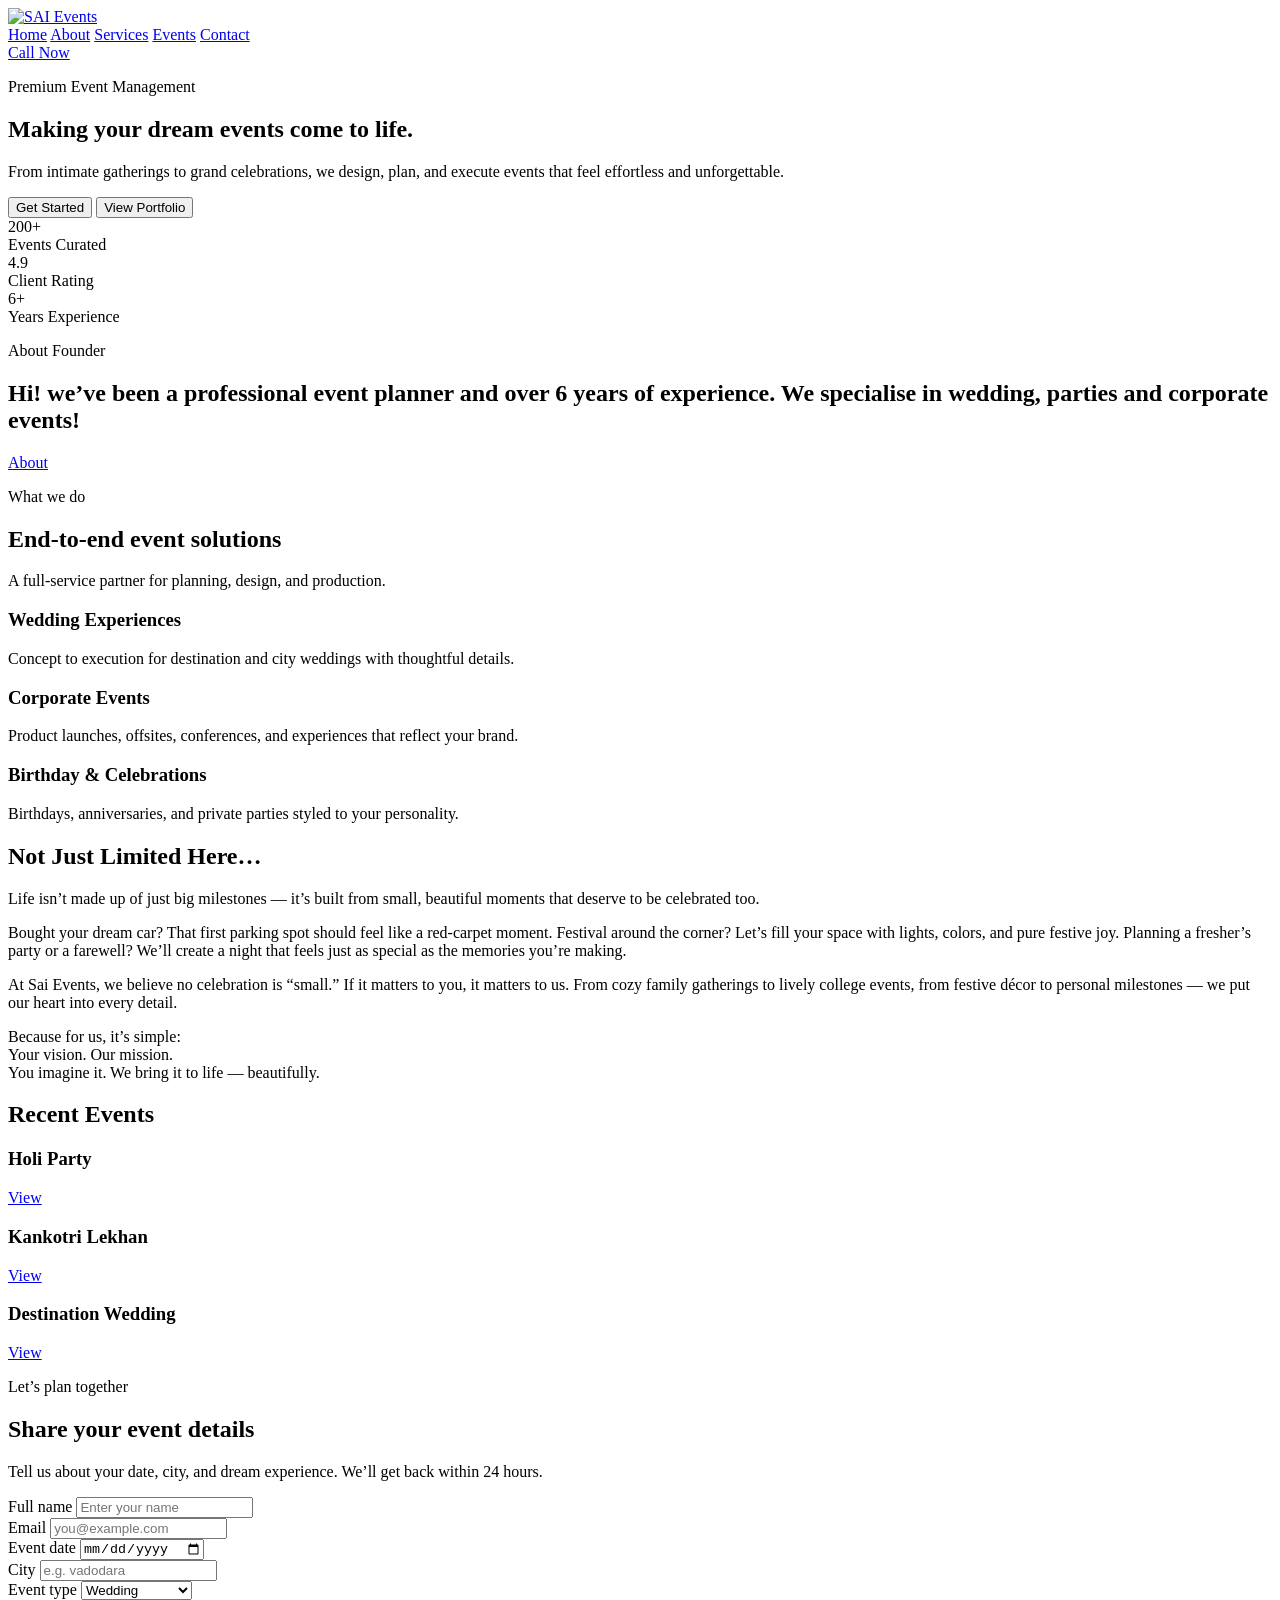
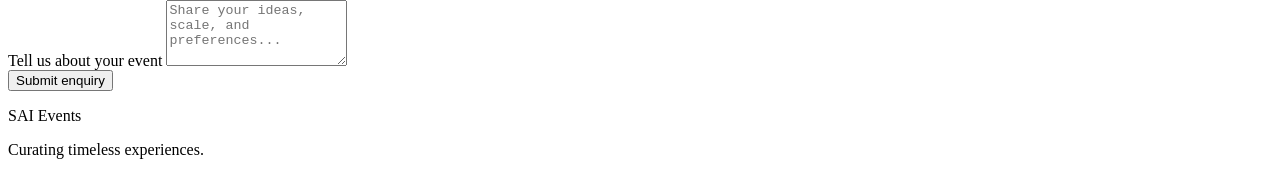
==== index.html @ 01efd517 "first commit" ====
<!DOCTYPE html>
<html lang="en">
  <head>
    <meta charset="UTF-8" />
    <meta name="viewport" content="width=device-width, initial-scale=1.0" />
    <title>SAI Events</title>
    <link rel="stylesheet" href="styles.css" />
    <link rel="preconnect" href="https://fonts.googleapis.com" />
    <link rel="preconnect" href="https://fonts.gstatic.com" crossorigin />
    <link
      href="https://fonts.googleapis.com/css2?family=Poppins:wght@300;400;500;600;700&display=swap"
      rel="stylesheet"
    />
  </head>
  <body>
    <div class="page">
      <header class="header">
        <a href="#home" class="header__logo" aria-label="SAI Events home">
          <img src="assets/logo.png" alt="SAI Events" width="164" height="149" />
        </a>
        <nav class="header__nav">
          <a href="#home">Home</a>
          <a href="#about">About</a>
          <a href="#services">Services</a>
          <a href="#events">Events</a>
          <a href="#contact">Contact</a>
        </nav>
        <a
          href="tel:+917801919073"
          class="btn btn--primary btn--small header__cta"
        >
          Call Now
        </a>
      </header>

      <main>
        <section id="home" class="hero">
          <div class="hero__content">
            <p class="hero__eyebrow">Premium Event Management</p>
            <h1 class="hero__title">
              Making your
              <span>dream events</span>
              come to life.
            </h1>
            <p class="hero__subtitle">
              From intimate gatherings to grand celebrations, we design, plan, and
              execute events that feel effortless and unforgettable.
            </p>
            <div class="hero__actions">
              <button
                class="btn btn--primary"
                type="button"
                data-scroll-target="#contact"
              >
                Get Started
              </button>
              <button class="btn btn--ghost"type="button"
                data-scroll-target="#events">View Portfolio</button>
            </div>
            <div class="hero__stats">
              <div class="stat">
                <div class="stat__value">200+</div>
                <div class="stat__label">Events Curated</div>
              </div>
              <div class="stat">
                <div class="stat__value">4.9</div>
                <div class="stat__label">Client Rating</div>
              </div>
              <div class="stat">
                <div class="stat__value">6+</div>
                <div class="stat__label">Years Experience</div>
              </div>
            </div>
          </div>
          <div class="hero__visual">
            <div class="hero__image hero__image--main"></div>
            <div class="hero__image hero__image--secondary"></div>
          </div>
        </section>

        <section id="about" class="section section--split section--about-founder">
          <div class="section__visual section__visual--founder">
            <div class="about__image about__image--main"></div>
          </div>
          <div class="section__content section__content--founder">
            <p class="section__eyebrow section__eyebrow--founder">About Founder</p>
            <h2 class="section__title section__title--founder">
              Hi! we’ve been a professional event planner and over 6 years of
              experience. We specialise in wedding, parties and corporate events!
            </h2>
            <a href="about-founder.html" class="btn btn--primary btn--founder">About</a>
          </div>
        </section>

        <section id="services" class="section section--muted">
          <div class="section__header">
            <p class="section__eyebrow">What we do</p>
            <h2 class="section__title">End-to-end event solutions</h2>
            <p class="section__subtitle">
              A full-service partner for planning, design, and production.
            </p>
          </div>
          <div class="grid grid--services">
            <article class="card card--service">
              <div class="card__image card__image--wedding"></div>
              <h3>Wedding Experiences</h3>
              <p>
                Concept to execution for destination and city weddings with
                thoughtful details.
              </p>
            </article>
            <article class="card card--service">
              <div class="card__image card__image--corporate"></div>
              <h3>Corporate Events</h3>
              <p>
                Product launches, offsites, conferences, and experiences that
                reflect your brand.
              </p>
            </article>
            <article class="card card--service">
              <div class="card__image card__image--birthday"></div>
              <h3>Birthday & Celebrations</h3>
              <p>
                Birthdays, anniversaries, and private parties styled to your
                personality.
              </p>
            </article>
          </div>
        </section>

        <section class="section section--muted section--copy">
          <div class="section__header section__header--copy">
            <h2 class="section__title section__title--accent">
              Not Just Limited Here…
            </h2>
          </div>
          <div class="section__copy-body">
            <p>
              Life isn’t made up of just big milestones — it’s built from small,
              beautiful moments that deserve to be celebrated too.
            </p>
            <p>
              Bought your dream car? That first parking spot should feel like a
              red-carpet moment. Festival around the corner? Let’s fill your space
              with lights, colors, and pure festive joy. Planning a fresher’s party
              or a farewell? We’ll create a night that feels just as special as the
              memories you’re making.
            </p>
            <p>
              At Sai Events, we believe no celebration is “small.” If it matters to
              you, it matters to us. From cozy family gatherings to lively college
              events, from festive décor to personal milestones — we put our heart
              into every detail.
            </p>
            <p class="section__copy-emphasis">
              Because for us, it’s simple: <br />
              Your vision. Our mission. <br />
              You imagine it. We bring it to life — beautifully.
            </p>
          </div>
        </section>

        <section id="events" class="section">
          <div class="section__header section__header--row">
            <div>
              <h2 class="section__title">Recent Events</h2>
            </div>
          </div>
          <div class="grid grid--events">
            <article class="card card--event">
              <div class="card__image card__image--event-holi"></div>
              <div class="card__body">
                <h3>Holi Party</h3>
                <a href="holi-party.html" class="btn btn--ghost btn--small card__view">
                  View
                </a>
              </div>
            </article>
            <article class="card card--event">
              <div class="card__image card__image--event-kankotri"></div>
              <div class="card__body">
                <h3>Kankotri Lekhan</h3>
                <a href="kankotri-lekhan.html" class="btn btn--ghost btn--small card__view">
                  View
                </a>
              </div>
            </article>
            <article class="card card--event">
              <div class="card__image card__image--event-destination"></div>
              <div class="card__body">
                <h3>Destination Wedding</h3>
                <a
                  href="destination-wedding.html"
                  class="btn btn--ghost btn--small card__view"
                >
                  View
                </a>
              </div>
            </article>
          </div>
        </section>

        <section id="contact" class="section section--muted section--contact">
          <div class="section__header">
            <p class="section__eyebrow">Let’s plan together</p>
            <h2 class="section__title">Share your event details</h2>
            <p class="section__subtitle">
              Tell us about your date, city, and dream experience. We’ll get back
              within 24 hours.
            </p>
          </div>
          <form class="form" id="contact-form">
            <div class="form__row">
              <div class="form__field">
                <label for="name">Full name</label>
                <input id="name" type="text" placeholder="Enter your name" />
              </div>
              <div class="form__field">
                <label for="email">Email</label>
                <input id="email" type="email" placeholder="you@example.com" />
              </div>
            </div>
            <div class="form__row">
              <div class="form__field">
                <label for="date">Event date</label>
                <input id="date" type="date" />
              </div>
              <div class="form__field">
                <label for="city">City</label>
                <input id="city" type="text" placeholder="e.g. vadodara" />
              </div>
            </div>
            <div class="form__field">
              <label for="type">Event type</label>
              <select id="type">
                <option>Wedding</option>
                <option>Corporate</option>
                <option>Social / Private</option>
                <option>Other</option>
              </select>
            </div>
            <div class="form__field">
              <label for="details">Tell us about your event</label>
              <textarea
                id="details"
                rows="4"
                placeholder="Share your ideas, scale, and preferences..."
              ></textarea>
            </div>
            <button type="submit" class="btn btn--primary form__submit">
              Submit enquiry
            </button>
            <p
              id="form-message"
              class="form__message"
              aria-live="polite"
              hidden
            ></p>
          </form>
        </section>
      </main>

      <footer class="footer">
        <p class="footer__brand">SAI Events</p>
        <p class="footer__meta">Curating timeless experiences.</p>
      </footer>
    </div>
    <script src="script.js"></script>
  </body>
</html>
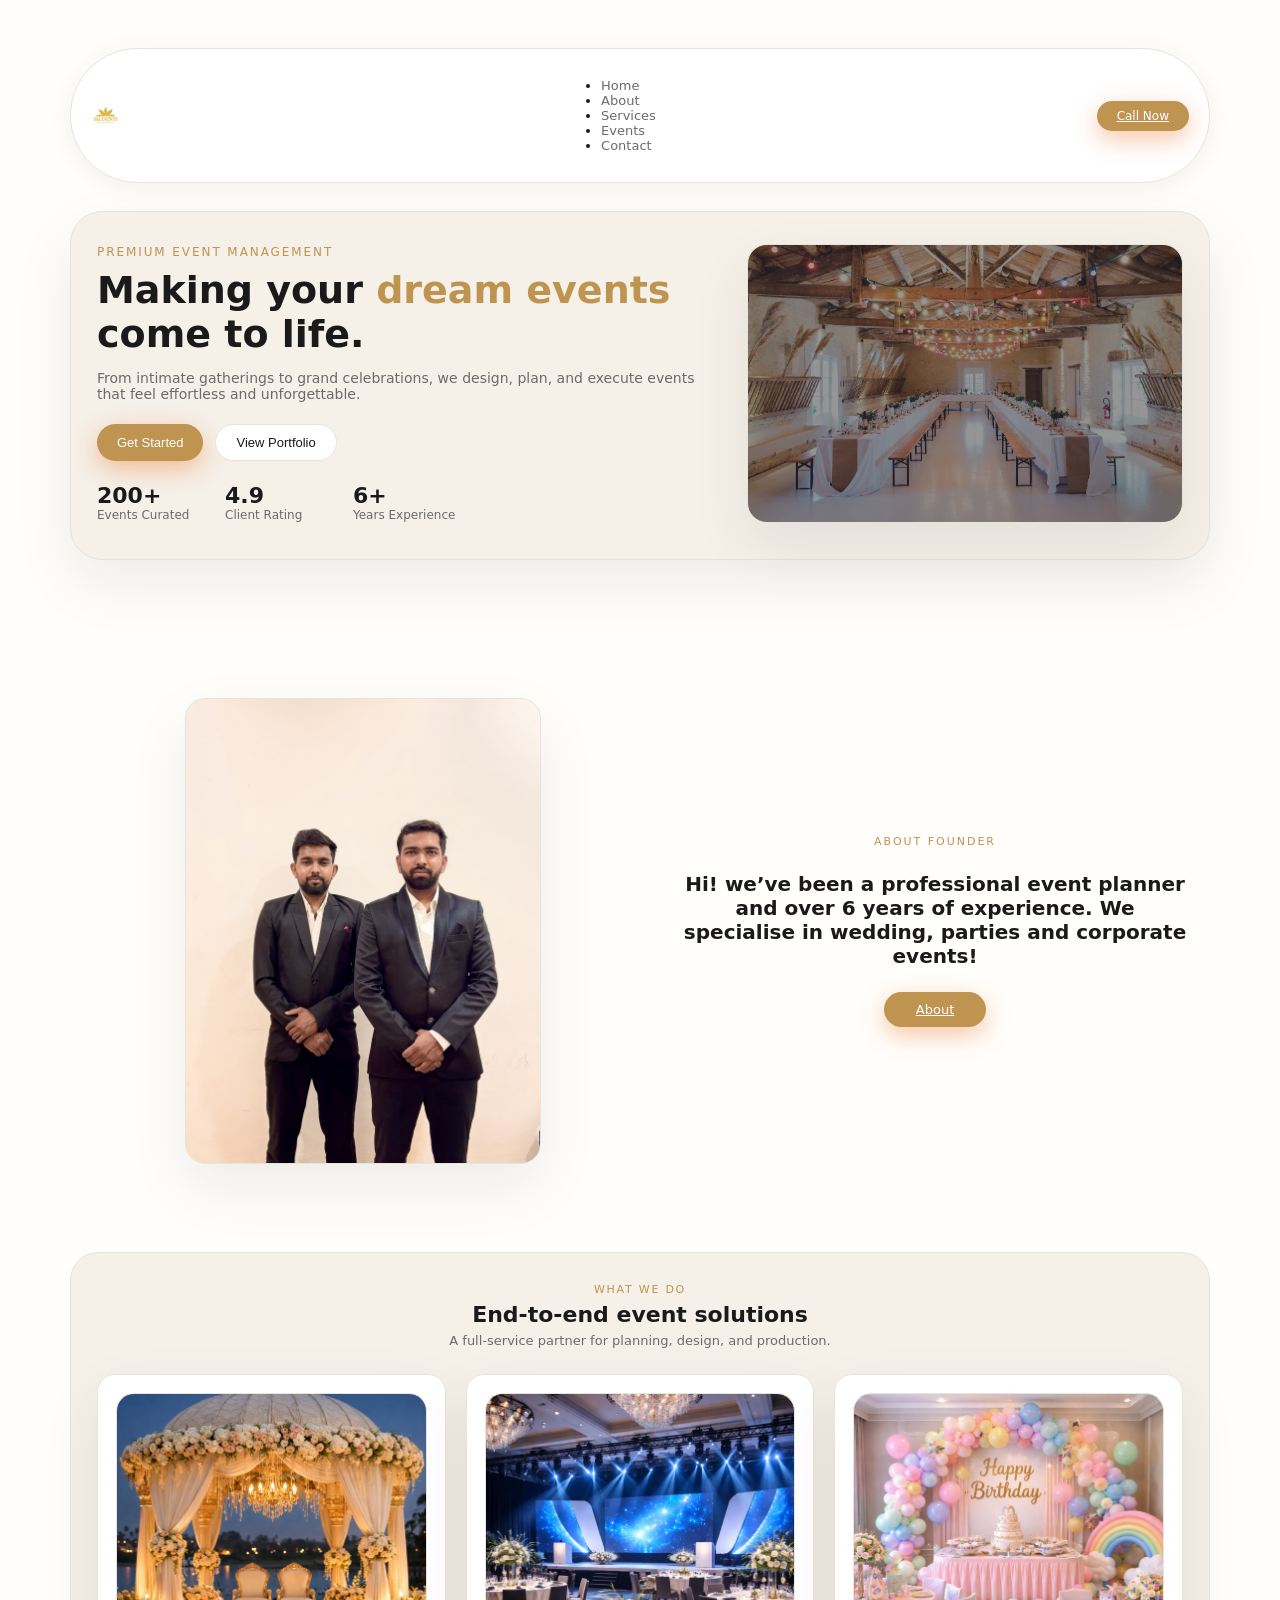
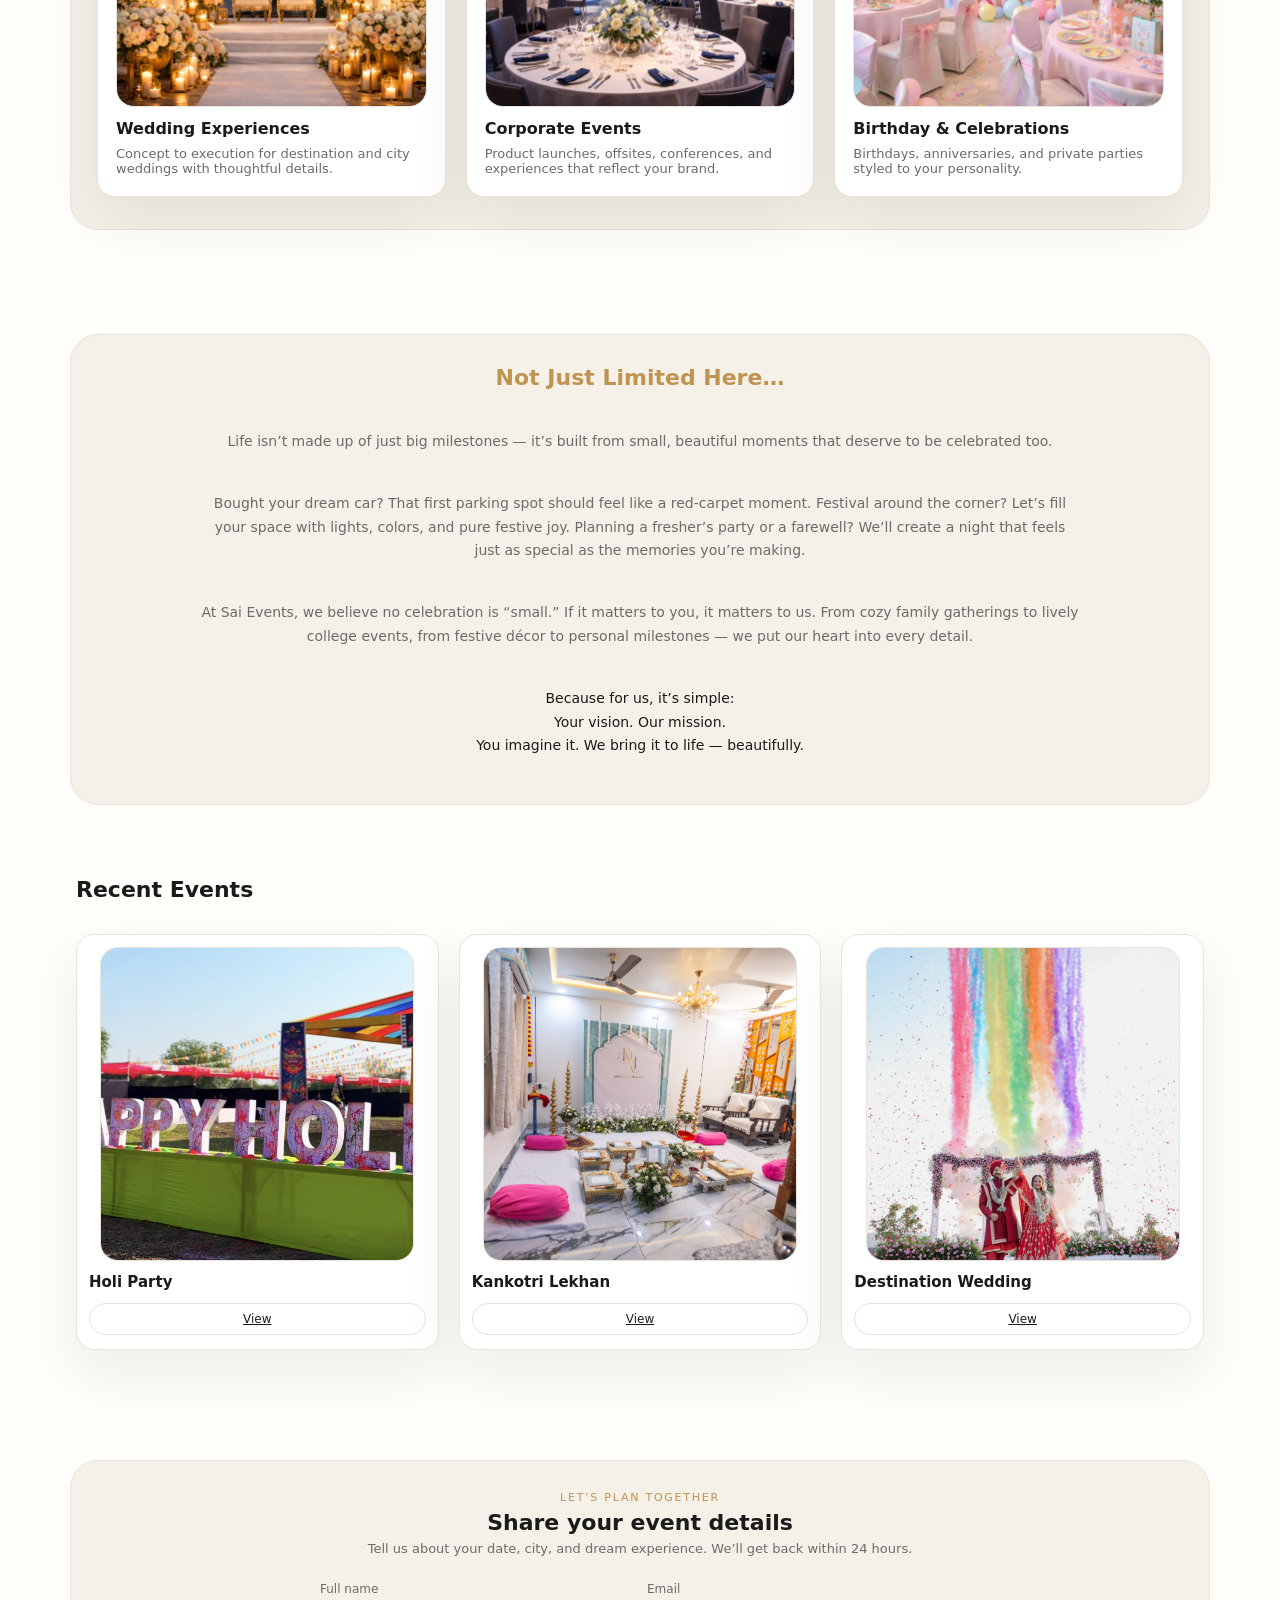
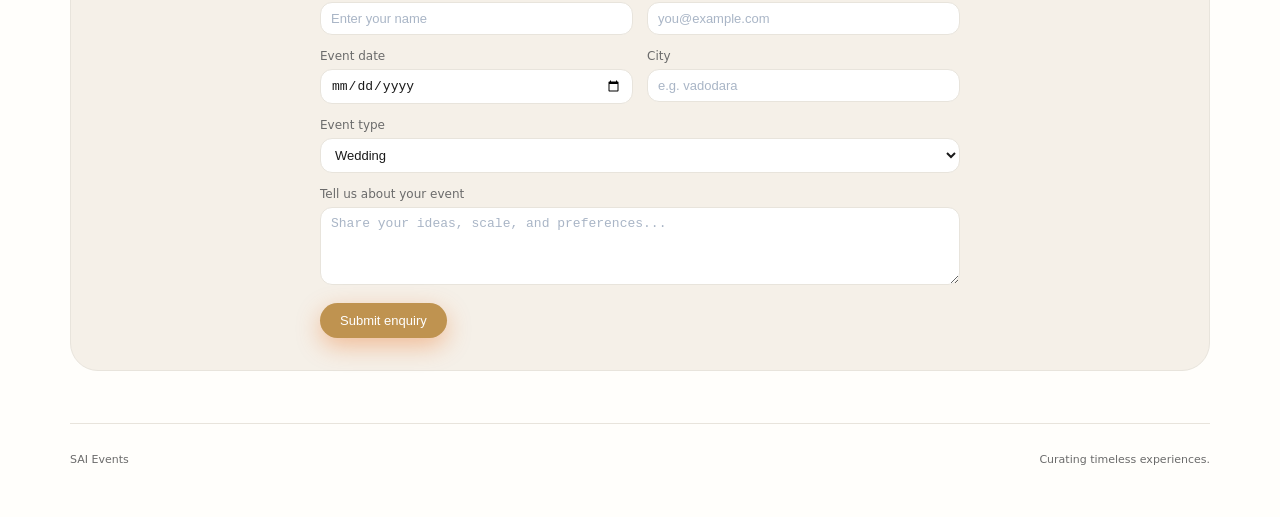
==== commit 2e69c79f: "change in nav section" ====
--- a/index.html
+++ b/index.html
@@ -18,13 +18,15 @@
         <a href="#home" class="header__logo" aria-label="SAI Events home">
           <img src="assets/logo.png" alt="SAI Events" width="164" height="149" />
         </a>
-        <nav class="header__nav">
-          <a href="#home">Home</a>
-          <a href="#about">About</a>
-          <a href="#services">Services</a>
-          <a href="#events">Events</a>
-          <a href="#contact">Contact</a>
-        </nav>
+        <nav class="header__nav" aria-label="Main navigation">
+        <ul>
+          <li><a href="#home">Home</a></li>
+          <li><a href="#about">About</a></li>
+          <li><a href="#services">Services</a></li>
+          <li><a href="#events">Events</a></li>
+          <li><a href="#contact">Contact</a></li>
+        </ul>
+  </nav>
         <a
           href="tel:+917801919073"
           class="btn btn--primary btn--small header__cta"
--- a/styles.css
+++ b/styles.css
@@ -0,0 +1,1136 @@
+:root {
+  /* Figma: White & Orange palette */
+  --bg: #fffefb;
+  --bg-elevated: #ffffff;
+  --bg-muted: #f5f0e8;
+  --accent: #bf9350;
+  --accent-soft: rgba(232, 93, 4, 0.12);
+  --accent-strong: rgba(232, 93, 4, 0.2);
+  --text: #1a1a1a;
+  --text-soft: #6b6b6b;
+  --border-subtle: #e8e4dc;
+  --radius-lg: 24px;
+  --radius-md: 18px;
+  --radius-pill: 999px;
+  --shadow-soft: 0 24px 60px rgba(26, 26, 26, 0.08);
+}
+
+*,
+*::before,
+*::after {
+  box-sizing: border-box;
+}
+
+html,
+body {
+  margin: 0;
+  padding: 0;
+  font-family: "Poppins", system-ui, -apple-system, BlinkMacSystemFont, sans-serif;
+  background: var(--bg);
+  color: var(--text);
+}
+
+body {
+  min-height: 100vh;
+}
+
+.page {
+  max-width: 1180px;
+  margin: 32px auto 40px;
+  padding: 0 20px;
+}
+
+.page--holi {
+  max-width: 1200px;
+}
+
+@media (min-width: 1280px) {
+  .page {
+    margin-top: 48px;
+  }
+}
+
+.header {
+  display: flex;
+  align-items: center;
+  justify-content: space-between;
+  gap: 32px;
+  padding: 16px 20px;
+  margin-bottom: 28px;
+  background: var(--bg-elevated);
+  border-radius: 999px;
+  border: 1px solid var(--border-subtle);
+  box-shadow: 0 4px 24px rgba(26, 26, 26, 0.06);
+  position: sticky;
+  top: 12px;
+  z-index: 10;
+}
+
+.holi-page {
+  background: #f3ede5;
+}
+
+.page--holi .header {
+  background: #fefaf4;
+}
+
+/* Logo: Figma component 164×149 */
+.header__logo {
+  display: block;
+  line-height: 0;
+}
+
+.header__logo img {
+  display: block;
+  height: 44px;
+  width: auto;
+  object-fit: contain;
+}
+
+.header__nav {
+  display: flex;
+  gap: 20px;
+  font-size: 13px;
+}
+
+.header__nav a {
+  color: var(--text-soft);
+  text-decoration: none;
+  position: relative;
+  padding-bottom: 2px;
+  transition: color 0.18s ease;
+}
+
+.header__nav a::after {
+  content: "";
+  position: absolute;
+  left: 0;
+  bottom: 0;
+  width: 0;
+  height: 2px;
+  background: var(--accent);
+  transition: width 0.18s ease;
+}
+
+.header__nav a:hover {
+  color: var(--text);
+}
+
+.header__nav a:hover::after {
+  width: 100%;
+}
+
+.header__cta {
+  white-space: nowrap;
+}
+
+@media (max-width: 768px) {
+  .header {
+    padding-inline: 16px;
+  }
+
+  .header__nav {
+    display: none;
+  }
+}
+
+main {
+  display: flex;
+  flex-direction: column;
+  gap: 72px;
+}
+
+.hero {
+  display: grid;
+  grid-template-columns: minmax(0, 1.4fr) minmax(0, 1fr);
+  gap: 40px;
+  align-items: center;
+  padding: 32px 26px 36px;
+  border-radius: 32px;
+  background: var(--bg-muted);
+  border: 1px solid var(--border-subtle);
+  box-shadow: var(--shadow-soft);
+}
+
+@media (max-width: 900px) {
+  .hero {
+    grid-template-columns: minmax(0, 1fr);
+    padding: 24px 18px 26px;
+  }
+}
+
+.hero__eyebrow {
+  font-size: 12px;
+  text-transform: uppercase;
+  letter-spacing: 0.16em;
+  color: var(--accent);
+  font-weight: 500;
+  margin: 0 0 10px;
+}
+
+.hero__title {
+  font-size: clamp(30px, 3.3vw, 38px);
+  line-height: 1.15;
+  margin: 0 0 14px;
+}
+
+.hero__title span {
+  color: var(--accent);
+}
+
+.hero__subtitle {
+  margin: 0 0 22px;
+  color: var(--text-soft);
+  font-size: 14px;
+}
+
+.hero__actions {
+  display: flex;
+  gap: 12px;
+  margin-bottom: 22px;
+}
+
+@media (max-width: 520px) {
+  .hero__actions {
+    flex-direction: column;
+    align-items: stretch;
+  }
+}
+
+.btn {
+  border-radius: var(--radius-pill);
+  padding: 10px 20px;
+  border: none;
+  cursor: pointer;
+  font-size: 13px;
+  font-weight: 500;
+  display: inline-flex;
+  align-items: center;
+  justify-content: center;
+  gap: 6px;
+}
+
+.btn--primary {
+  color: #ffffff;
+  background: var(--accent);
+  box-shadow: 0 8px 24px rgba(232, 93, 4, 0.35);
+}
+
+.btn--ghost {
+  color: var(--text);
+  background: var(--bg-elevated);
+  border: 1px solid var(--border-subtle);
+}
+
+.btn--small {
+  padding-block: 8px;
+  font-size: 12px;
+}
+
+.hero__stats {
+  display: flex;
+  flex-wrap: wrap;
+  gap: 18px;
+}
+
+.stat {
+  min-width: 110px;
+}
+
+.stat__value {
+  font-size: 22px;
+  font-weight: 600;
+}
+
+.stat__label {
+  font-size: 12px;
+  color: var(--text-soft);
+}
+
+/* Hero picture: Figma 506×279 */
+.hero__visual {
+  position: relative;
+  width: 100%;
+  max-width: 506px;
+  height: 279px;
+  justify-self: end;
+}
+
+.hero__image {
+  border-radius: 20px;
+  background-size: cover;
+  background-position: center;
+  background-repeat: no-repeat;
+  border: 1px solid var(--border-subtle);
+  box-shadow: var(--shadow-soft);
+}
+
+.hero__image--main {
+  position: absolute;
+  left: 0;
+  top: 0;
+  right: 0;
+  bottom: 0;
+  width: 506px;
+  height: 279px;
+  max-width: 100%;
+  max-height: 100%;
+  background-image: url("assets/hero-18-85.png");
+}
+
+.hero__image--secondary {
+  display: none;
+}
+
+.hero__badge {
+  position: absolute;
+  left: -6%;
+  bottom: -6%;
+  padding: 10px 14px;
+  border-radius: 18px;
+  background: var(--bg-elevated);
+  border: 1px solid var(--border-subtle);
+  box-shadow: var(--shadow-soft);
+  display: flex;
+  flex-direction: column;
+  gap: 2px;
+  max-width: 70%;
+}
+
+.hero__badge-label {
+  font-size: 11px;
+  text-transform: uppercase;
+  letter-spacing: 0.16em;
+  color: var(--text-soft);
+}
+
+.hero__badge-title {
+  font-size: 14px;
+  font-weight: 600;
+}
+
+.hero__badge-meta {
+  font-size: 11px;
+  color: var(--text-soft);
+}
+
+@media (max-width: 900px) {
+  .hero__visual {
+    order: -1;
+    min-height: 220px;
+  }
+
+  .hero__image--secondary {
+    display: none;
+  }
+
+  .hero__badge {
+    left: auto;
+    right: 4%;
+  }
+}
+
+.section {
+  padding-inline: 6px;
+}
+
+.section--muted {
+  background: var(--bg-muted);
+  border-radius: 28px;
+  padding: 30px 26px 32px;
+  border: 1px solid var(--border-subtle);
+}
+
+.section--copy {
+  margin-top: 32px;
+}
+
+.section__header--copy {
+  text-align: center;
+  margin-bottom: 18px;
+}
+
+.section__title--accent {
+  color: var(--accent);
+  font-size: 32px;
+}
+
+.section__copy-body {
+  max-width: 880px;
+  margin: 0 auto;
+  text-align: center;
+  font-size: 14px;
+  line-height: 1.7;
+  color: var(--text-soft);
+  display: flex;
+  flex-direction: column;
+  gap: 10px;
+}
+
+.section__copy-emphasis {
+  font-weight: 500;
+  color: var(--text);
+}
+
+.section__header {
+  text-align: center;
+  margin-bottom: 26px;
+}
+
+.section__header--row {
+  display: flex;
+  align-items: flex-end;
+  justify-content: space-between;
+  gap: 16px;
+  text-align: left;
+}
+
+.section__eyebrow {
+  font-size: 11px;
+  text-transform: uppercase;
+  letter-spacing: 0.16em;
+  color: var(--accent);
+  margin: 0 0 6px;
+}
+
+.section__title {
+  margin: 0 0 6px;
+  font-size: 22px;
+}
+
+.section__title span {
+  color: var(--accent);
+}
+
+.section__subtitle {
+  margin: 0;
+  font-size: 13px;
+  color: var(--text-soft);
+}
+
+.grid {
+  display: grid;
+  gap: 20px;
+}
+
+.grid--services {
+  grid-template-columns: repeat(3, minmax(0, 1fr));
+}
+
+.grid--events {
+  grid-template-columns: repeat(3, minmax(0, 1fr));
+}
+
+@media (max-width: 960px) {
+  .grid--services,
+  .grid--events {
+    grid-template-columns: repeat(2, minmax(0, 1fr));
+  }
+}
+
+@media (max-width: 640px) {
+  .grid--services,
+  .grid--events {
+    grid-template-columns: minmax(0, 1fr);
+  }
+}
+
+.card {
+  border-radius: var(--radius-md);
+  padding: 18px 18px 20px;
+  background: var(--bg-elevated);
+  border: 1px solid var(--border-subtle);
+  box-shadow: var(--shadow-soft);
+}
+
+.card--service h3 {
+  margin: 0 0 8px;
+  font-size: 16px;
+}
+
+.card--service p {
+  margin: 0;
+  font-size: 13px;
+  color: var(--text-soft);
+}
+
+.card--event {
+  padding: 12px 12px 14px;
+}
+
+/* Service/event card images: Figma 314×314 */
+.card__image,
+.card__image--service {
+  position: relative;
+  width: 100%;
+  height: 314px;
+  max-width: 314px;
+  margin: 0 auto 12px;
+  border-radius: 18px;
+  background-size: cover;
+  background-position: center;
+  background-repeat: no-repeat;
+  border: 1px solid var(--border-subtle);
+}
+
+.card__image--wedding {
+  background-image: url("assets/services-wedding-24-192.png");
+}
+
+.card__image--corporate {
+  background-image: url("assets/services-corporate-24-195.png");
+}
+
+.card__image--birthday {
+  background-image: url("assets/services-birthday-24-196.png");
+}
+
+.card__image--event-holi {
+  background-image: url("assets/events-holi-26-200.png");
+}
+
+.card__image--event-kankotri {
+  background-image: url("assets/events-kankotri-27-202.png");
+}
+
+.card__image--event-destination {
+  background-image: url("assets/events-destination-28-204.png");
+}
+
+.card__body {
+  display: flex;
+  flex-direction: column;
+  gap: 4px;
+}
+
+.card__eyebrow {
+  font-size: 11px;
+  text-transform: uppercase;
+  letter-spacing: 0.14em;
+  color: var(--accent);
+  margin: 0;
+}
+
+.card__body h3 {
+  margin: 0;
+  font-size: 15px;
+}
+
+.card__meta {
+  margin: 0;
+  font-size: 12px;
+  color: var(--text-soft);
+}
+
+.section--split {
+  display: grid;
+  grid-template-columns: minmax(0, 1.1fr) minmax(0, 1fr);
+  gap: 32px;
+  align-items: center;
+  padding: 10px 6px 0;
+}
+
+@media (max-width: 900px) {
+  .section--split {
+    grid-template-columns: minmax(0, 1fr);
+  }
+}
+
+.section__content {
+  padding-right: 16px;
+}
+
+.section__visual {
+  position: relative;
+  padding: 16px 6px;
+}
+
+.section--about-founder {
+  margin-top: 40px;
+}
+
+.section__visual--founder {
+  display: flex;
+  justify-content: center;
+}
+
+.about__image--main {
+  position: relative;
+  width: 356px;
+  max-width: 100%;
+  height: 466px;
+  border-radius: 20px;
+  background-image: url("assets/founder-24-198.png");
+  background-size: cover;
+  background-position: center;
+  background-repeat: no-repeat;
+  border: 1px solid var(--border-subtle);
+  box-shadow: var(--shadow-soft);
+}
+
+.section__content--founder {
+  text-align: center;
+  display: flex;
+  flex-direction: column;
+  align-items: center;
+  gap: 18px;
+}
+
+.section__eyebrow--founder {
+  color: var(--accent);
+  text-transform: uppercase;
+  letter-spacing: 0.18em;
+}
+
+.section__title--founder {
+  font-size: 20px;
+  max-width: 520px;
+}
+
+.btn--founder {
+  padding-inline: 32px;
+}
+
+.about__card {
+  position: absolute;
+  right: 0;
+  bottom: 0;
+  transform: translateY(25%);
+  width: min(260px, 80%);
+  padding: 12px 14px;
+  border-radius: 18px;
+  background: var(--bg-elevated);
+  border: 1px solid var(--border-subtle);
+  box-shadow: var(--shadow-soft);
+}
+
+.about__card-label {
+  font-size: 11px;
+  text-transform: uppercase;
+  letter-spacing: 0.16em;
+  color: var(--text-soft);
+  margin: 0 0 4px;
+}
+
+.about__card-quote {
+  font-size: 13px;
+  margin: 0 0 4px;
+}
+
+.about__card-meta {
+  font-size: 11px;
+  color: var(--text-soft);
+  margin: 0;
+}
+
+@media (max-width: 900px) {
+  .about__card {
+    position: static;
+    transform: none;
+    margin-top: 14px;
+    width: 100%;
+  }
+}
+
+.list {
+  list-style: none;
+  padding: 0;
+  margin: 18px 0 0;
+}
+
+.list--check li {
+  position: relative;
+  padding-left: 22px;
+  margin-bottom: 8px;
+  font-size: 13px;
+  color: var(--text-soft);
+}
+
+.list--check li::before {
+  content: "✓";
+  position: absolute;
+  left: 0;
+  top: 0;
+  font-size: 11px;
+  color: var(--accent);
+}
+
+.section--contact {
+  margin-top: 38px;
+}
+
+.form {
+  max-width: 640px;
+  margin: 0 auto;
+  display: flex;
+  flex-direction: column;
+  gap: 14px;
+}
+
+.form__row {
+  display: grid;
+  grid-template-columns: repeat(2, minmax(0, 1fr));
+  gap: 14px;
+}
+
+@media (max-width: 640px) {
+  .form__row {
+    grid-template-columns: minmax(0, 1fr);
+  }
+}
+
+.form__field {
+  display: flex;
+  flex-direction: column;
+  gap: 6px;
+}
+
+.form__field label {
+  font-size: 12px;
+  color: var(--text-soft);
+}
+
+.form__field input,
+.form__field select,
+.form__field textarea {
+  background: var(--bg-elevated);
+  border-radius: 12px;
+  border: 1px solid var(--border-subtle);
+  padding: 8px 10px;
+  color: var(--text);
+  font-size: 13px;
+  outline: none;
+}
+
+.form__field input::placeholder,
+.form__field textarea::placeholder {
+  color: rgba(148, 163, 184, 0.8);
+}
+
+.form__field input:focus,
+.form__field select:focus,
+.form__field textarea:focus {
+  border-color: var(--accent);
+  box-shadow: 0 0 0 1px var(--accent-soft);
+}
+
+.form__submit {
+  align-self: flex-start;
+  margin-top: 4px;
+}
+
+.card__view {
+  margin-top: 8px;
+}
+
+/* Holi Party detail page */
+.holi {
+  display: flex;
+  flex-direction: column;
+  gap: 40px;
+  padding-top: 16px;
+}
+
+.holi__hero {
+  border-radius: 28px;
+  overflow: hidden;
+  border: 1px solid var(--border-subtle);
+}
+
+.holi__hero-image {
+  height: 320px;
+  background-image: url("assets/events-holi-26-200.png");
+  background-size: cover;
+  background-position: center;
+}
+
+.holi__intro {
+  display: grid;
+  grid-template-columns: minmax(0, 1.2fr) minmax(0, 1fr);
+  gap: 40px;
+  align-items: center;
+}
+
+.holi__intro-text {
+  max-width: 720px;
+}
+
+.holi__eyebrow {
+  font-size: 13px;
+  text-transform: uppercase;
+  letter-spacing: 0.16em;
+  color: var(--accent);
+  margin: 0 0 10px;
+}
+
+.holi__title {
+  margin: 0;
+  font-size: 28px;
+  line-height: 1.3;
+  color: #9a5151;
+}
+
+.holi__intro-image {
+  height: 360px;
+  border-radius: 24px;
+  background-image: url("assets/holi-33-225.png");
+  background-size: cover;
+  background-position: center;
+  border: 1px solid var(--border-subtle);
+}
+
+.holi__detail {
+  display: grid;
+  grid-template-columns: minmax(0, 1.05fr) minmax(0, 1fr);
+  gap: 32px;
+  align-items: center;
+}
+
+.holi__detail-image {
+  height: 380px;
+  border-radius: 24px;
+  background-image: url("assets/holi-33-223.png");
+  background-size: cover;
+  background-position: center;
+  border: 1px solid var(--border-subtle);
+}
+
+.holi__detail-text {
+  font-size: 16px;
+  line-height: 1.7;
+  color: #9a5151;
+}
+
+/* Destination Wedding detail page */
+.dw {
+  display: flex;
+  flex-direction: column;
+  gap: 40px;
+  padding-top: 16px;
+}
+
+.dw__hero {
+  border-radius: 28px;
+  overflow: hidden;
+  border: 1px solid var(--border-subtle);
+}
+
+.dw__hero-image {
+  height: 320px;
+  background-image: url("assets/dw-37-249.png");
+  background-size: cover;
+  background-position: center;
+}
+
+.dw__intro {
+  display: grid;
+  grid-template-columns: minmax(0, 1.1fr) minmax(0, 1fr);
+  gap: 40px;
+  align-items: center;
+  background: #ffffff;
+  border-radius: 28px;
+  padding: 28px 32px;
+  border: 1px solid var(--border-subtle);
+}
+
+.dw__intro-image {
+  height: 360px;
+  border-radius: 24px;
+  background-image: url("assets/events-destination-28-204.png");
+  background-size: cover;
+  background-position: center;
+  border: 1px solid var(--border-subtle);
+}
+
+.dw__intro-text {
+  max-width: 720px;
+  text-align: center;
+}
+
+.dw__title {
+  margin: 0 0 14px;
+  font-size: 30px;
+  line-height: 1.3;
+  color: #9a5151;
+}
+
+.dw__subtitle {
+  margin: 0;
+  font-size: 16px;
+  line-height: 1.6;
+  color: #9a5151;
+}
+
+.dw__gallery {
+  display: grid;
+  grid-template-columns: minmax(0, 1.2fr) minmax(0, 1fr);
+  grid-template-rows: auto auto;
+  gap: 20px;
+}
+
+.dw__gallery-item {
+  border-radius: 24px;
+  background: #ffffff;
+  padding: 10px;
+  border: 1px solid var(--border-subtle);
+}
+
+.dw__gallery-item--large {
+  grid-row: span 2;
+}
+
+.dw__gallery-image {
+  border-radius: 18px;
+  height: 260px;
+  background-size: cover;
+  background-position: center;
+}
+
+.dw__gallery-image--1 {
+  height: 540px;
+  background-image: url("assets/dw-37-251.png");
+}
+
+.dw__gallery-image--2 {
+  height: 250px;
+  background-image: url("assets/dw-37-250.png");
+}
+
+.dw__gallery-image--3 {
+  height: 250px;
+  background-image: url("assets/dw-37-248.png");
+}
+
+.dw__gallery-image--4 {
+  height: 250px;
+  background-image: url("assets/events-destination-28-204.png");
+}
+
+@media (max-width: 900px) {
+  .dw__intro {
+    grid-template-columns: minmax(0, 1fr);
+    padding: 28px 24px;
+  }
+
+  .dw__intro-image {
+    height: 300px;
+  }
+
+  .dw__gallery {
+    grid-template-columns: minmax(0, 1fr);
+    grid-template-rows: auto;
+    gap: 16px;
+  }
+
+  .dw__gallery-item--large {
+    grid-row: span 1;
+  }
+
+  .dw__gallery-image--1 {
+    height: 320px;
+  }
+
+  .dw__gallery-image--2,
+  .dw__gallery-image--3 {
+    height: 220px;
+  }
+
+  .dw__gallery-item {
+    padding: 8px;
+  }
+
+  .holi__intro,
+  .holi__detail {
+    grid-template-columns: minmax(0, 1fr);
+  }
+
+  .holi__intro-image,
+  .holi__detail-image {
+    order: -1;
+  }
+}
+
+@media (max-width: 640px) {
+  .dw__intro {
+    padding: 20px 16px;
+  }
+
+  .dw__intro-image {
+    height: 240px;
+  }
+
+  .dw__title {
+    font-size: 24px;
+  }
+
+  .dw__subtitle {
+    font-size: 14px;
+  }
+
+  .dw__gallery {
+    gap: 12px;
+  }
+
+  .dw__gallery-item {
+    padding: 6px;
+    border-radius: 16px;
+  }
+
+  .dw__gallery-image {
+    border-radius: 12px;
+  }
+
+  .dw__gallery-image--1 {
+    height: 280px;
+  }
+
+  .dw__gallery-image--2,
+  .dw__gallery-image--3 {
+    height: 180px;
+  }
+}
+
+@media (max-width: 480px) {
+  .dw__intro {
+    padding: 16px 12px;
+  }
+
+  .dw__intro-image {
+    height: 200px;
+  }
+
+  .dw__title {
+    font-size: 20px;
+  }
+
+  .dw__gallery {
+    gap: 10px;
+  }
+
+  .dw__gallery-item {
+    padding: 6px;
+  }
+
+  .dw__gallery-image--1 {
+    height: 240px;
+  }
+
+  .dw__gallery-image--2,
+  .dw__gallery-image--3 {
+    height: 160px;
+  }
+}
+
+.form__message {
+  margin-top: 10px;
+  font-size: 13px;
+  color: var(--accent);
+}
+
+.footer {
+  margin-top: 52px;
+  padding-top: 18px;
+  border-top: 1px solid var(--border-subtle);
+  display: flex;
+  justify-content: space-between;
+  gap: 10px;
+  font-size: 11px;
+  color: var(--text-soft);
+}
+
+@media (max-width: 640px) {
+  .footer {
+    flex-direction: column;
+  }
+}
+
+/* Kankotri Lekhan detail page */
+.kl {
+  display: flex;
+  flex-direction: column;
+  gap: 40px;
+  padding-top: 16px;
+}
+
+.kl__hero {
+  border-radius: 28px;
+  overflow: hidden;
+  border: 1px solid var(--border-subtle);
+}
+
+.kl__hero-image {
+  height: 320px;
+  background-image: url("assets/events-kankotri-27-202.png");
+  background-size: cover;
+  background-position: center;
+}
+
+.kl__intro {
+  display: grid;
+  grid-template-columns: minmax(0, 1.2fr) minmax(0, 1fr);
+  gap: 40px;
+  align-items: center;
+}
+
+.kl__intro-text {
+  max-width: 720px;
+}
+
+.kl__eyebrow {
+  font-size: 13px;
+  text-transform: uppercase;
+  letter-spacing: 0.16em;
+  color: var(--accent);
+  margin: 0 0 10px;
+}
+
+.kl__title {
+  margin: 0;
+  font-size: 28px;
+  line-height: 1.3;
+  color: #9a5151;
+}
+
+.kl__intro-image {
+  height: 360px;
+  border-radius: 24px;
+  background-image: url("assets/events-kankotri-27-202.png");
+  background-size: cover;
+  background-position: center;
+  border: 1px solid var(--border-subtle);
+}
+
+.kl__detail {
+  display: grid;
+  grid-template-columns: minmax(0, 1.05fr) minmax(0, 1fr);
+  gap: 32px;
+  align-items: center;
+}
+
+.kl__detail-image {
+  height: 380px;
+  border-radius: 24px;
+  background-image: url("assets/events-kankotri-27-202.png");
+  background-size: cover;
+  background-position: center;
+  border: 1px solid var(--border-subtle);
+}
+
+.kl__detail-text {
+  font-size: 16px;
+  line-height: 1.7;
+  color: #9a5151;
+}
+
+@media (max-width: 900px) {
+  .kl__intro,
+  .kl__detail {
+    grid-template-columns: minmax(0, 1fr);
+  }
+
+  .kl__intro-image,
+  .kl__detail-image {
+    order: -1;
+  }
+}
+
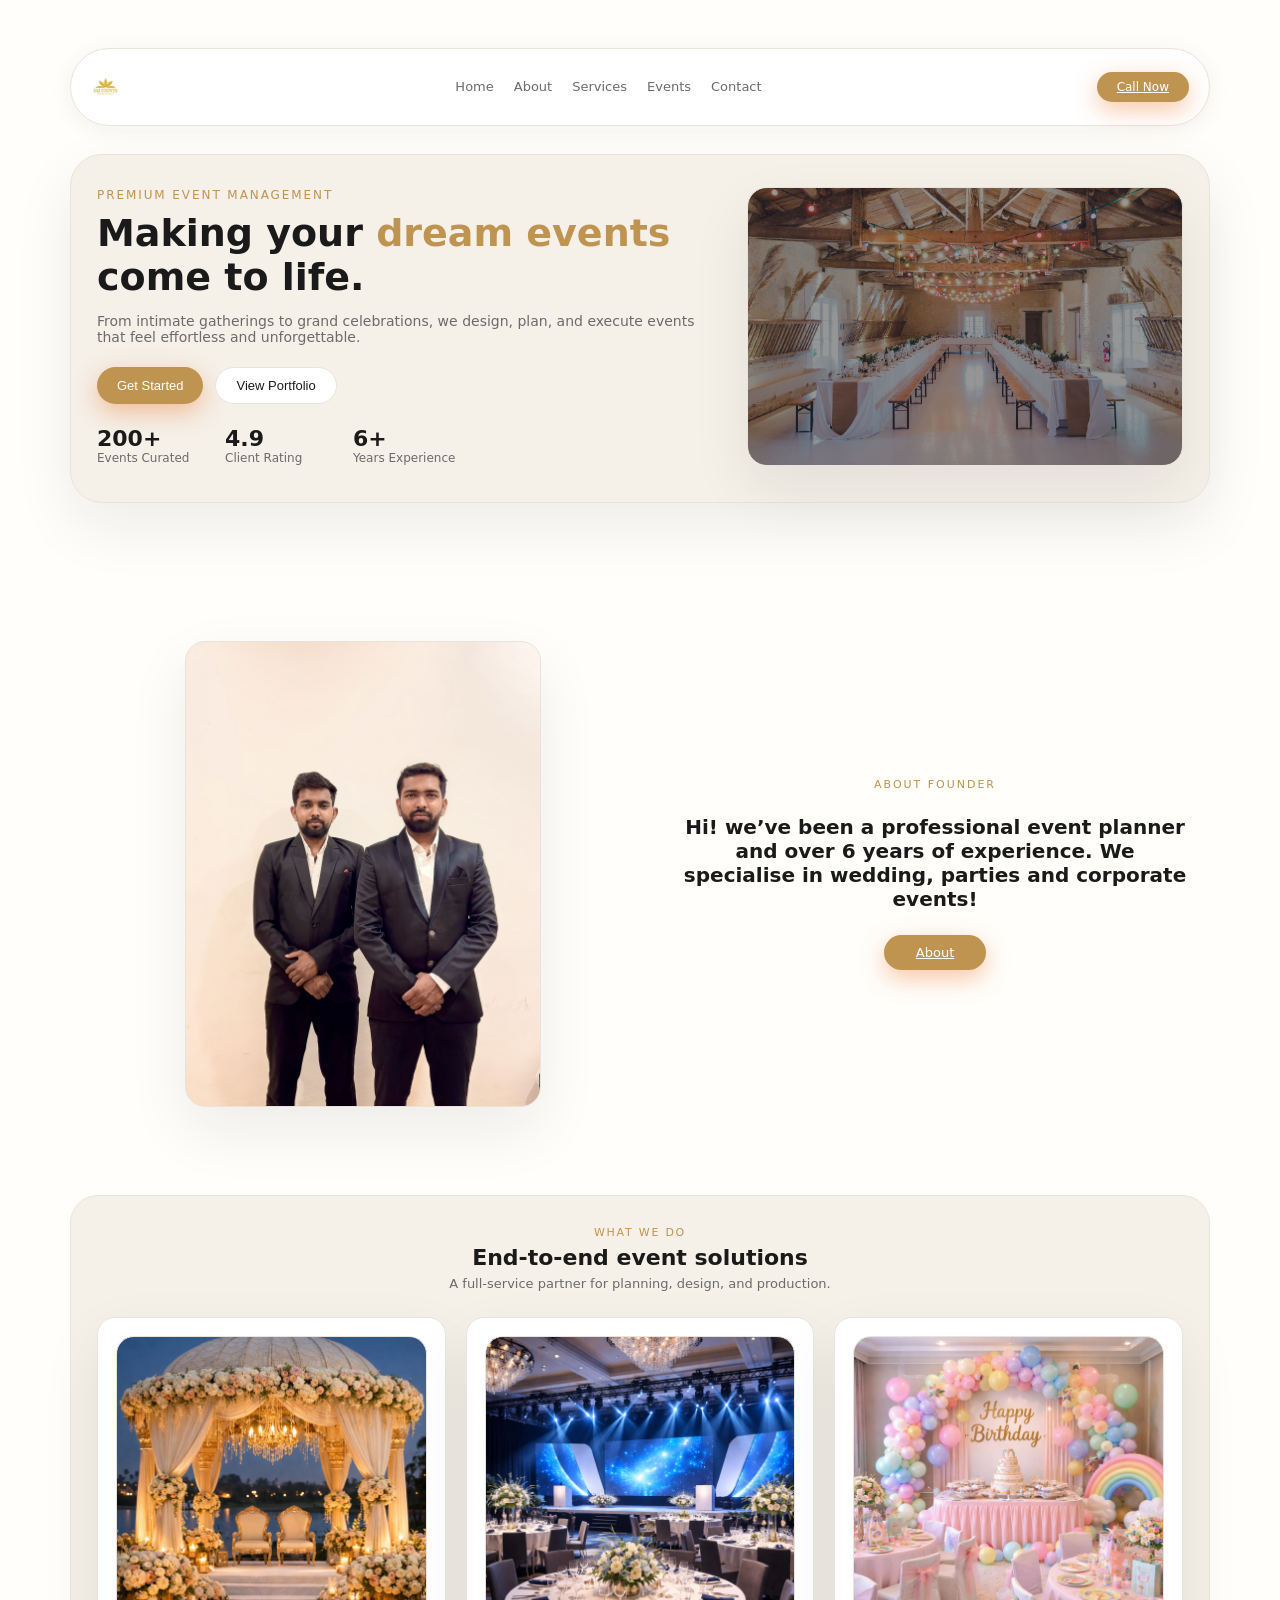
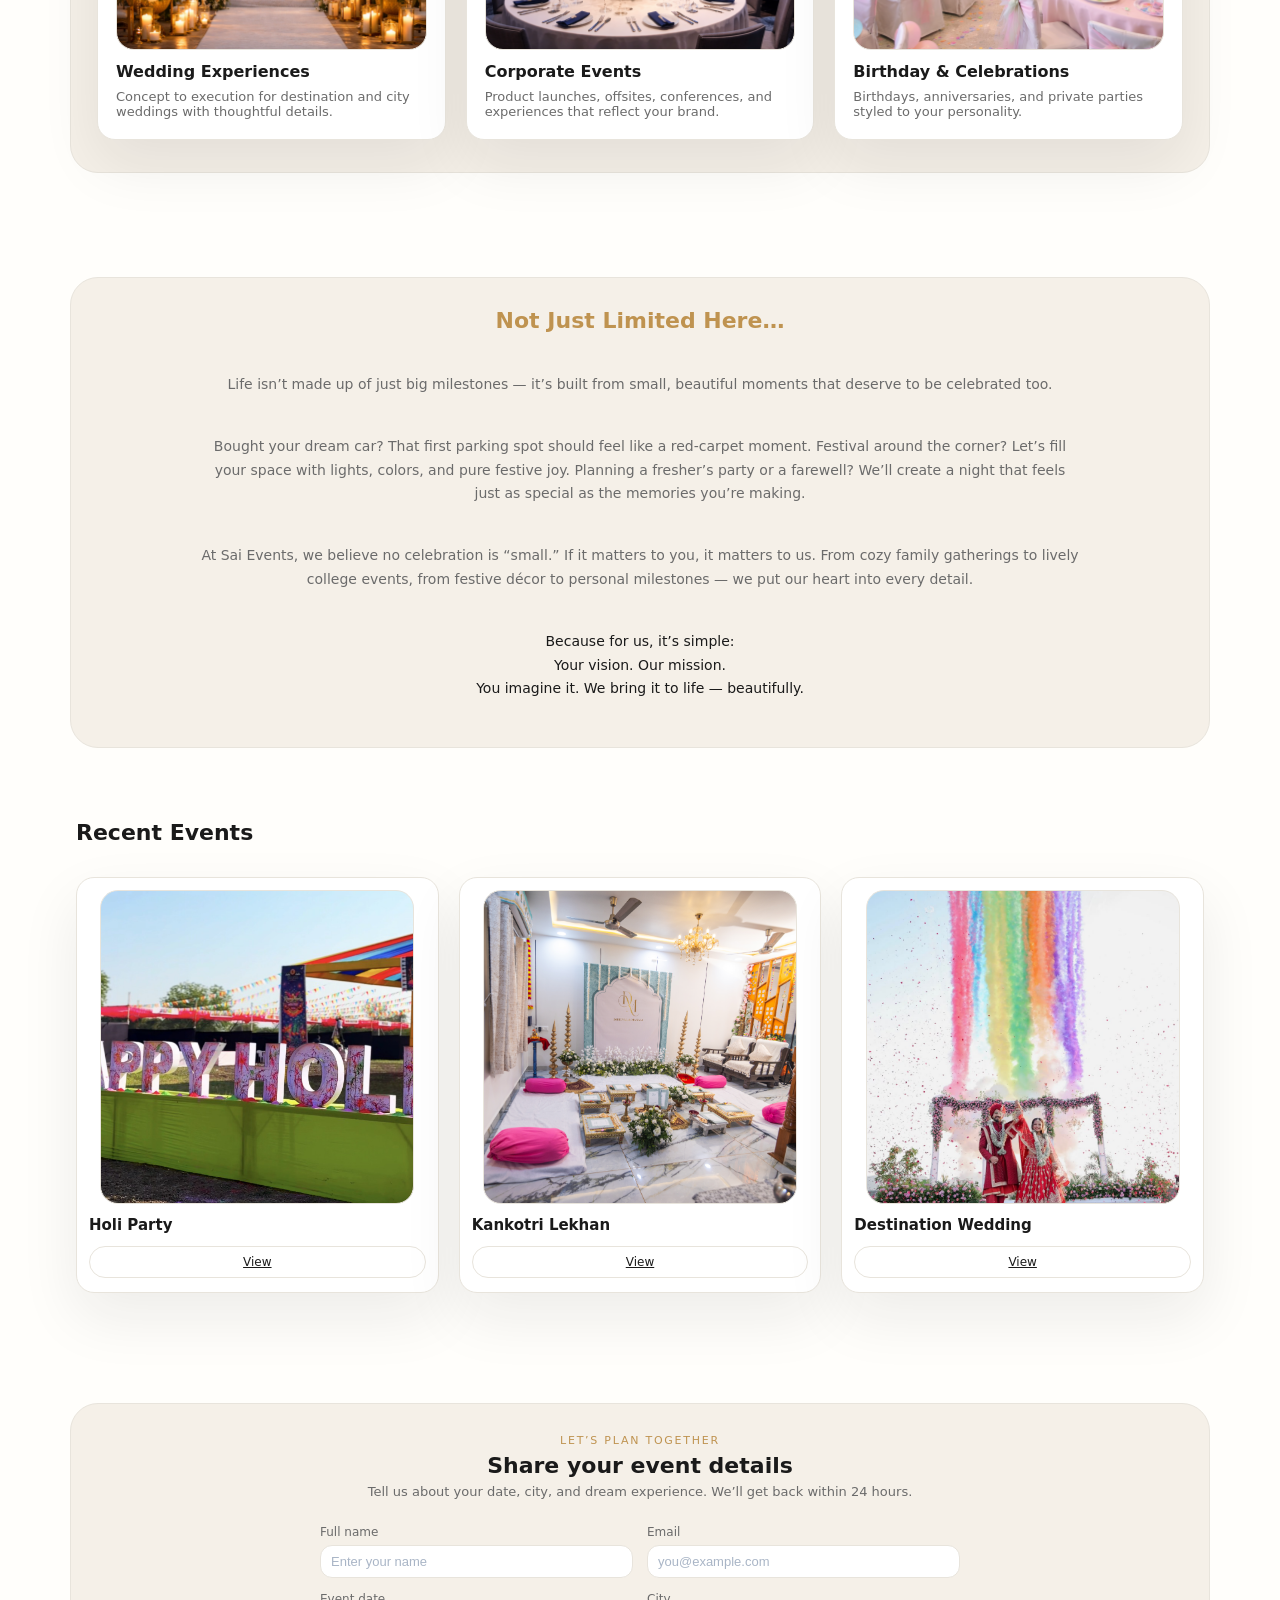
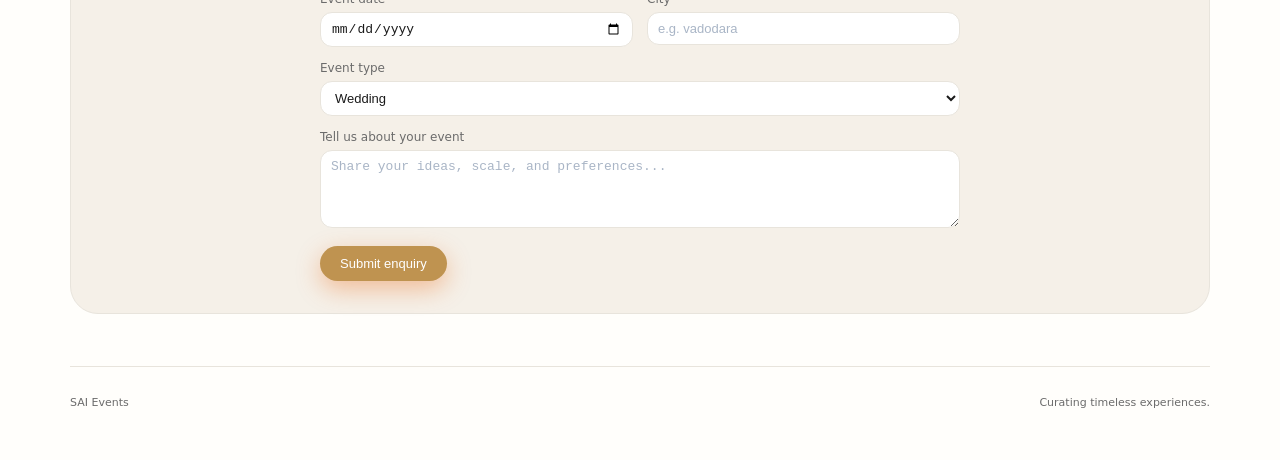
==== commit 1380b338: "undo the changes in nav" ====
--- a/index.html
+++ b/index.html
@@ -18,15 +18,13 @@
         <a href="#home" class="header__logo" aria-label="SAI Events home">
           <img src="assets/logo.png" alt="SAI Events" width="164" height="149" />
         </a>
-        <nav class="header__nav" aria-label="Main navigation">
-        <ul>
-          <li><a href="#home">Home</a></li>
-          <li><a href="#about">About</a></li>
-          <li><a href="#services">Services</a></li>
-          <li><a href="#events">Events</a></li>
-          <li><a href="#contact">Contact</a></li>
-        </ul>
-  </nav>
+        <nav class="header__nav">
+            <a href="#home">Home</a>
+            <a href="#about">About</a>
+            <a href="#services">Services</a>
+            <a href="#events">Events</a>
+            <a href="#contact">Contact</a>
+        </nav>
         <a
           href="tel:+917801919073"
           class="btn btn--primary btn--small header__cta"
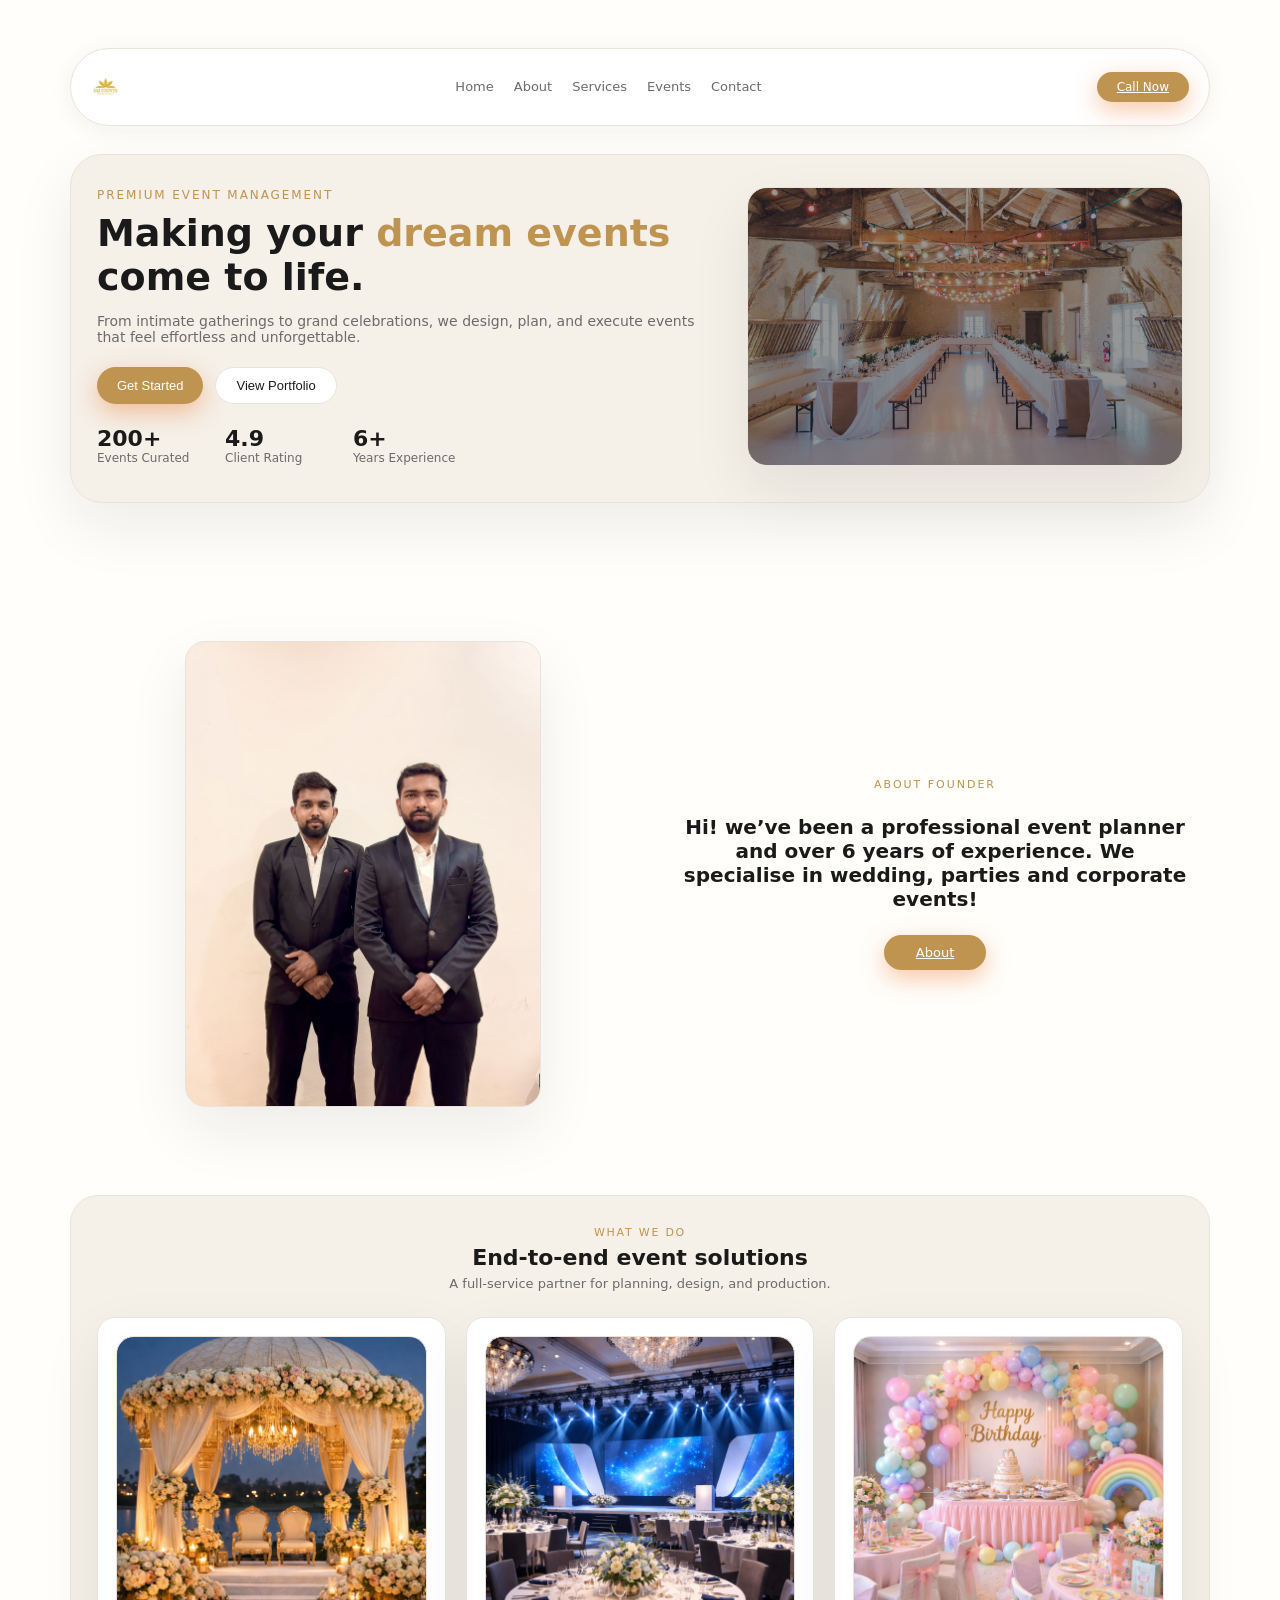
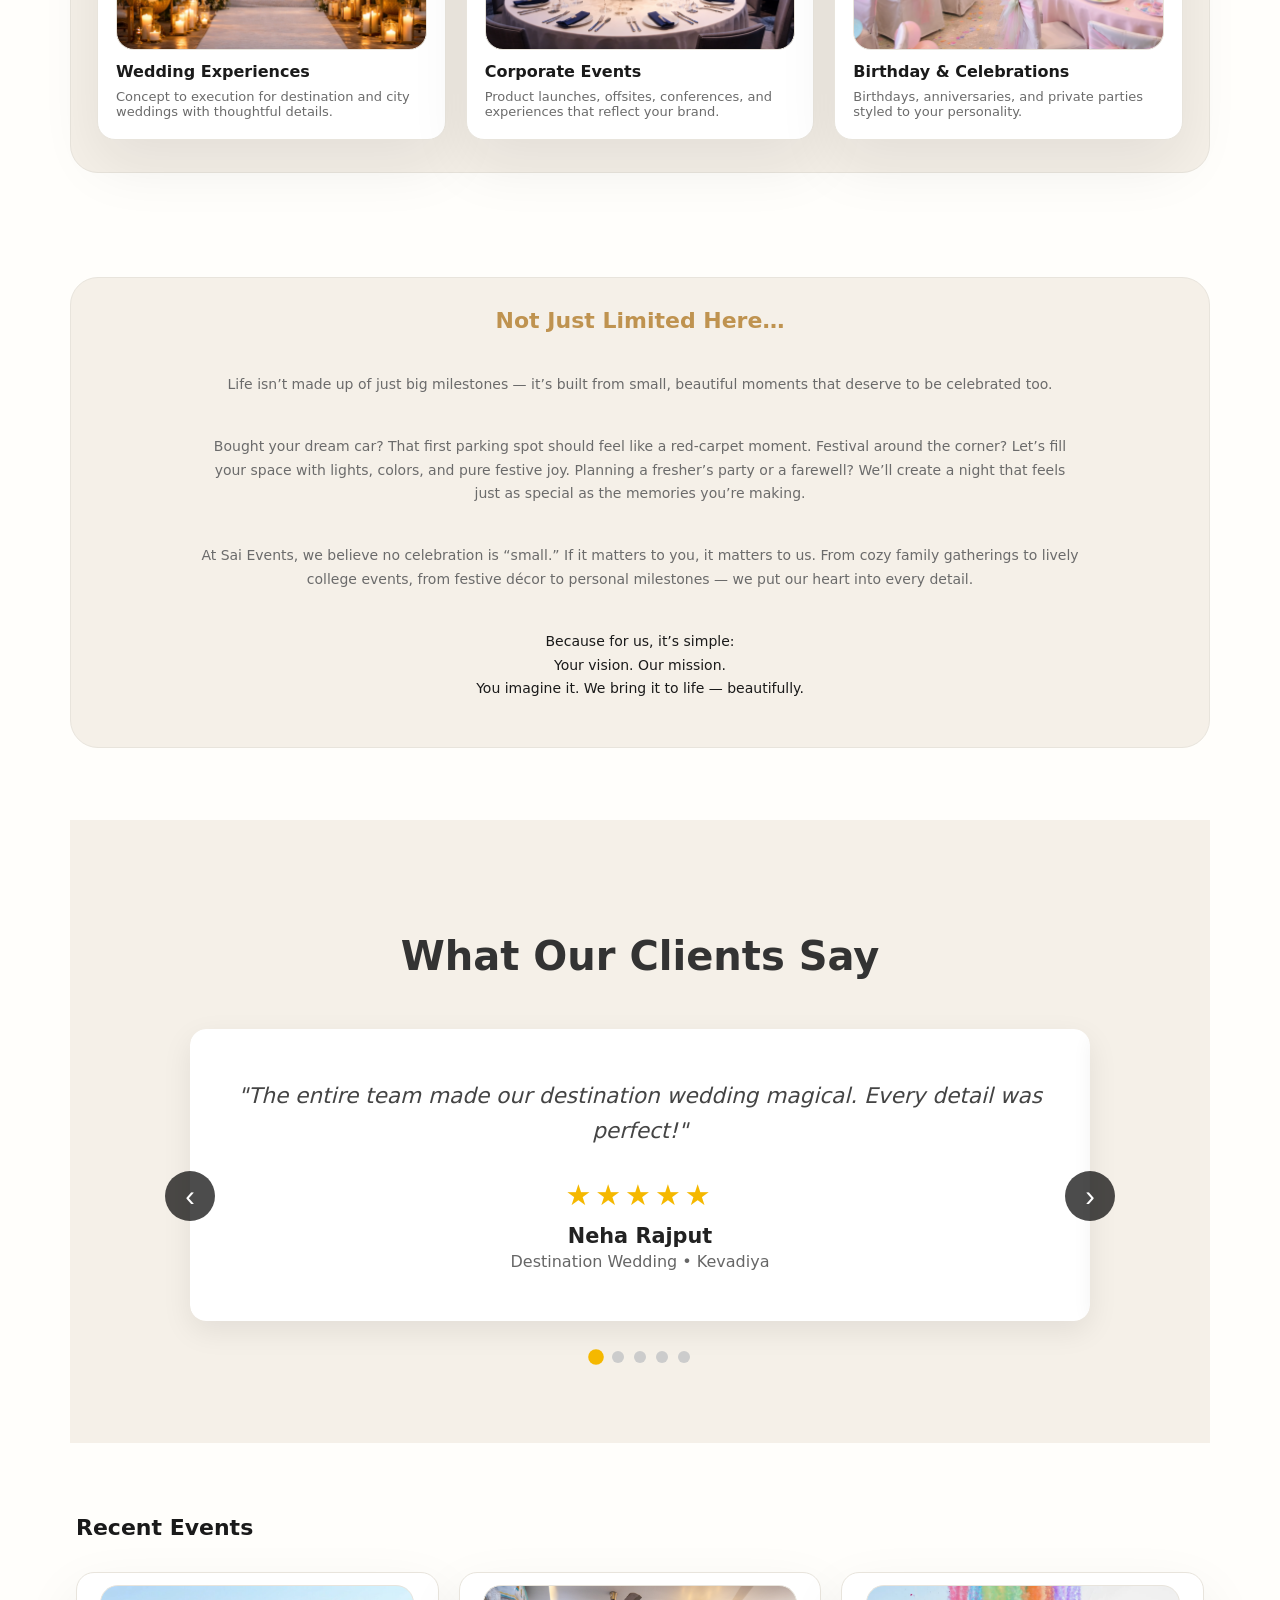
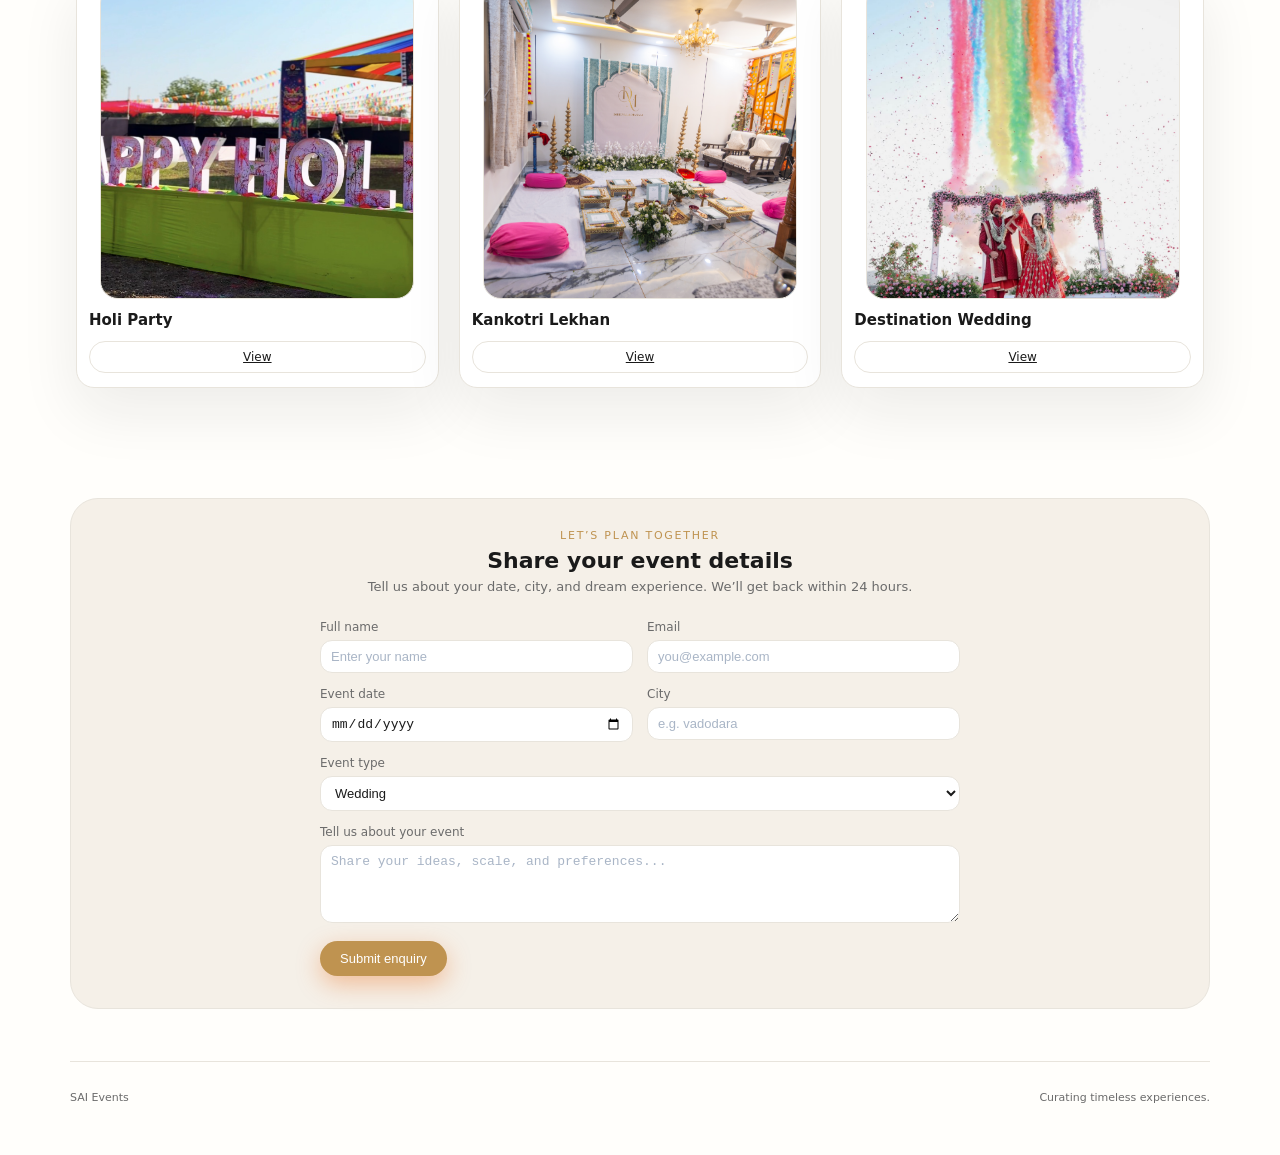
==== commit a28a463e: "added new client review section" ====
--- a/index.html
+++ b/index.html
@@ -31,6 +31,11 @@
         >
           Call Now
         </a>
+        <div class="hamburger" id="hamburger">
+          <span class="bar"></span>
+          <span class="bar"></span>
+          <span class="bar"></span>
+        </div>
       </header>
 
       <main>
@@ -159,7 +164,78 @@
             </p>
           </div>
         </section>
-
+        <!-- TESTIMONIALS SECTION -->
+        <section id="testimonials" class="testimonials-section">
+          <div class="container">
+           <h2 class="section-title">What Our Clients Say</h2>
+    
+           <div class="carousel-wrapper">
+          <!-- Carousel Container -->
+          <div class="carousel-container" id="carousel-container">
+          <div class="carousel-track" id="carousel-track">
+          
+          <!-- Testimonial 1 -->
+          <div class="testimonial-card">
+            <div class="quote">"The entire team made our destination wedding magical. Every detail was perfect!"</div>
+            <div class="client-info">
+              <div class="stars">★★★★★</div>
+              <h4>Neha Rajput</h4>
+              <p>Destination Wedding • Kevadiya</p>
+            </div>
+          </div>
+
+          <!-- Testimonial 2 -->
+          <div class="testimonial-card">
+            <div class="quote">“An unforgettable Holi bash—lively, vibrant, and effortlessly organized!”</div>
+            <div class="client-info">
+              <div class="stars">★★★★★</div>
+              <h4>Sayon </h4>
+              <p>Holi party • Vadodara</p>
+            </div>
+          </div>
+
+          <!-- Testimonial 3 -->
+          <div class="testimonial-card">
+            <div class="quote">"My daughter’s birthday was the talk of the town. Highly recommended!"</div>
+            <div class="client-info">
+              <div class="stars">★★★★☆</div>
+              <h4>Urvisha Kesrola</h4>
+              <p>Birthday Celebration • Vadodara</p>
+            </div>
+          </div>
+
+          <!-- Testimonial 4 -->
+          <div class="testimonial-card">
+            <div class="quote">“Kankotri Lekhan done to perfection. A blend of tradition and refined creativity.”</div>
+            <div class="client-info">
+              <div class="stars">★★★★★</div>
+              <h4>Dhruval Nandukar</h4>
+              <p>Kankotri Lekhan • Vadodara</p>
+            </div>
+          </div>
+
+          <!-- Testimonial 5 -->
+          <div class="testimonial-card">
+            <div class="quote">“A beautifully curated anniversary event—graceful, heartfelt, and perfectly executed.”</div>
+            <div class="client-info">
+              <div class="stars">★★★★★</div>
+              <h4>Yukta Patel</h4>
+              <p>Anniversary Celebration • Vadodara</p>
+            </div>
+          </div>
+
+          </div>
+         </div>
+
+         <!-- Arrows -->
+          <button class="carousel-arrow prev" id="prev-btn" aria-label="Previous testimonial">‹</button>
+         <button class="carousel-arrow next" id="next-btn" aria-label="Next testimonial">›</button>
+
+         <!-- Dots -->
+         <div class="carousel-dots" id="carousel-dots"></div>
+        </div>
+       </div>
+     </section>
         <section id="events" class="section">
           <div class="section__header section__header--row">
             <div>
--- a/styles.css
+++ b/styles.css
@@ -1133,4 +1133,183 @@
     order: -1;
   }
 }
-
+/* Hamburger icon style */
+.hamburger {
+  display: none;                    /* hidden on desktop */
+  flex-direction: column;
+  gap: 5px;
+  cursor: pointer;
+}
+
+.hamburger .bar {
+  width: 28px;
+  height: 3px;
+  background-color: #f5f0e8;           /* change to your text color if needed */
+  border-radius: 2px;
+  transition: all 0.3s ease;
+}
+
+/* Mobile styles */
+@media screen and (max-width: 768px){
+  .header__nav {                      /* ←←← CHANGE this to your actual class name for the links */
+    display: none !important;
+  }
+
+  .hamburger {
+    display: flex;
+  }
+
+  /* When menu is open */
+  .header__nav.active {               /* ←←← CHANGE this to your actual class name */
+    display: flex !important;
+    flex-direction: column;
+    position: absolute;
+    top: 100%;                        /* right below the top bar */
+    left: 0;
+    width: 100%;
+    background-color: #f5f0e8;
+    padding: 20px 0;
+    box-shadow: 0 10px 15px -3px rgba(0, 0, 0, 0.1);
+    z-index: 100;
+    align-items: center;
+  }
+
+  .header__nav.active li {
+    width: 100%;
+    text-align: center;
+    padding: 12px 0;
+  }
+}
+.testimonials-section {
+  padding: 80px 20px;
+  background-color: #f5f0e8;
+  text-align: center;
+}
+
+.container {
+  max-width: 1200px;
+  margin: 0 auto;
+}
+
+.section-title {
+  font-size: 2.5rem;
+  margin-bottom: 50px;
+  color: #333;
+}
+
+.carousel-wrapper {
+  position: relative;
+  max-width: 900px;
+  margin: 0 auto;
+}
+
+.carousel-container {
+  overflow: hidden;
+  border-radius: 16px;
+  box-shadow: 0 10px 30px rgba(0, 0, 0, 0.08);
+}
+
+.carousel-track {
+  display: flex;
+  transition: transform 0.6s cubic-bezier(0.4, 0, 0.2, 1);
+}
+
+.testimonial-card {
+  min-width: 100%;
+  background: white;
+  padding: 50px 40px;
+  box-shadow: 0 4px 20px rgba(0, 0, 0, 0.05);
+  border-radius: 16px;
+  text-align: center;
+}
+
+.quote {
+  font-size: 1.35rem;
+  line-height: 1.6;
+  font-style: italic;
+  color: #444;
+  margin-bottom: 30px;
+}
+
+.client-info {
+  margin-top: 20px;
+}
+
+.stars {
+  color: #f5b800;
+  font-size: 1.8rem;
+  letter-spacing: 4px;
+  margin-bottom: 12px;
+}
+
+.client-info h4 {
+  font-size: 1.3rem;
+  margin: 0;
+  color: #222;
+}
+
+.client-info p {
+  color: #666;
+  font-size: 1rem;
+  margin: 4px 0 0;
+}
+
+/* Arrows */
+.carousel-arrow {
+  position: absolute;
+  top: 50%;
+  transform: translateY(-50%);
+  background: rgba(0, 0, 0, 0.7);
+  color: white;
+  border: none;
+  width: 50px;
+  height: 50px;
+  border-radius: 50%;
+  font-size: 1.8rem;
+  display: flex;
+  align-items: center;
+  justify-content: center;
+  cursor: pointer;
+  transition: all 0.3s;
+  z-index: 10;
+}
+
+.carousel-arrow.prev { left: -25px; }
+.carousel-arrow.next { right: -25px; }
+
+.carousel-arrow:hover {
+  background: #000;
+  transform: translateY(-50%) scale(1.1);
+}
+
+/* Dots */
+.carousel-dots {
+  display: flex;
+  justify-content: center;
+  gap: 10px;
+  margin-top: 30px;
+}
+
+.dot {
+  width: 12px;
+  height: 12px;
+  background: #ccc;
+  border-radius: 50%;
+  cursor: pointer;
+  transition: all 0.3s;
+}
+
+.dot.active {
+  background: #f5b800;
+  transform: scale(1.3);
+}
+
+/* Responsive */
+@media (max-width: 768px) {
+  .carousel-arrow {
+    width: 40px;
+    height: 40px;
+    font-size: 1.5rem;
+  }
+  .quote { font-size: 1.2rem; }
+}
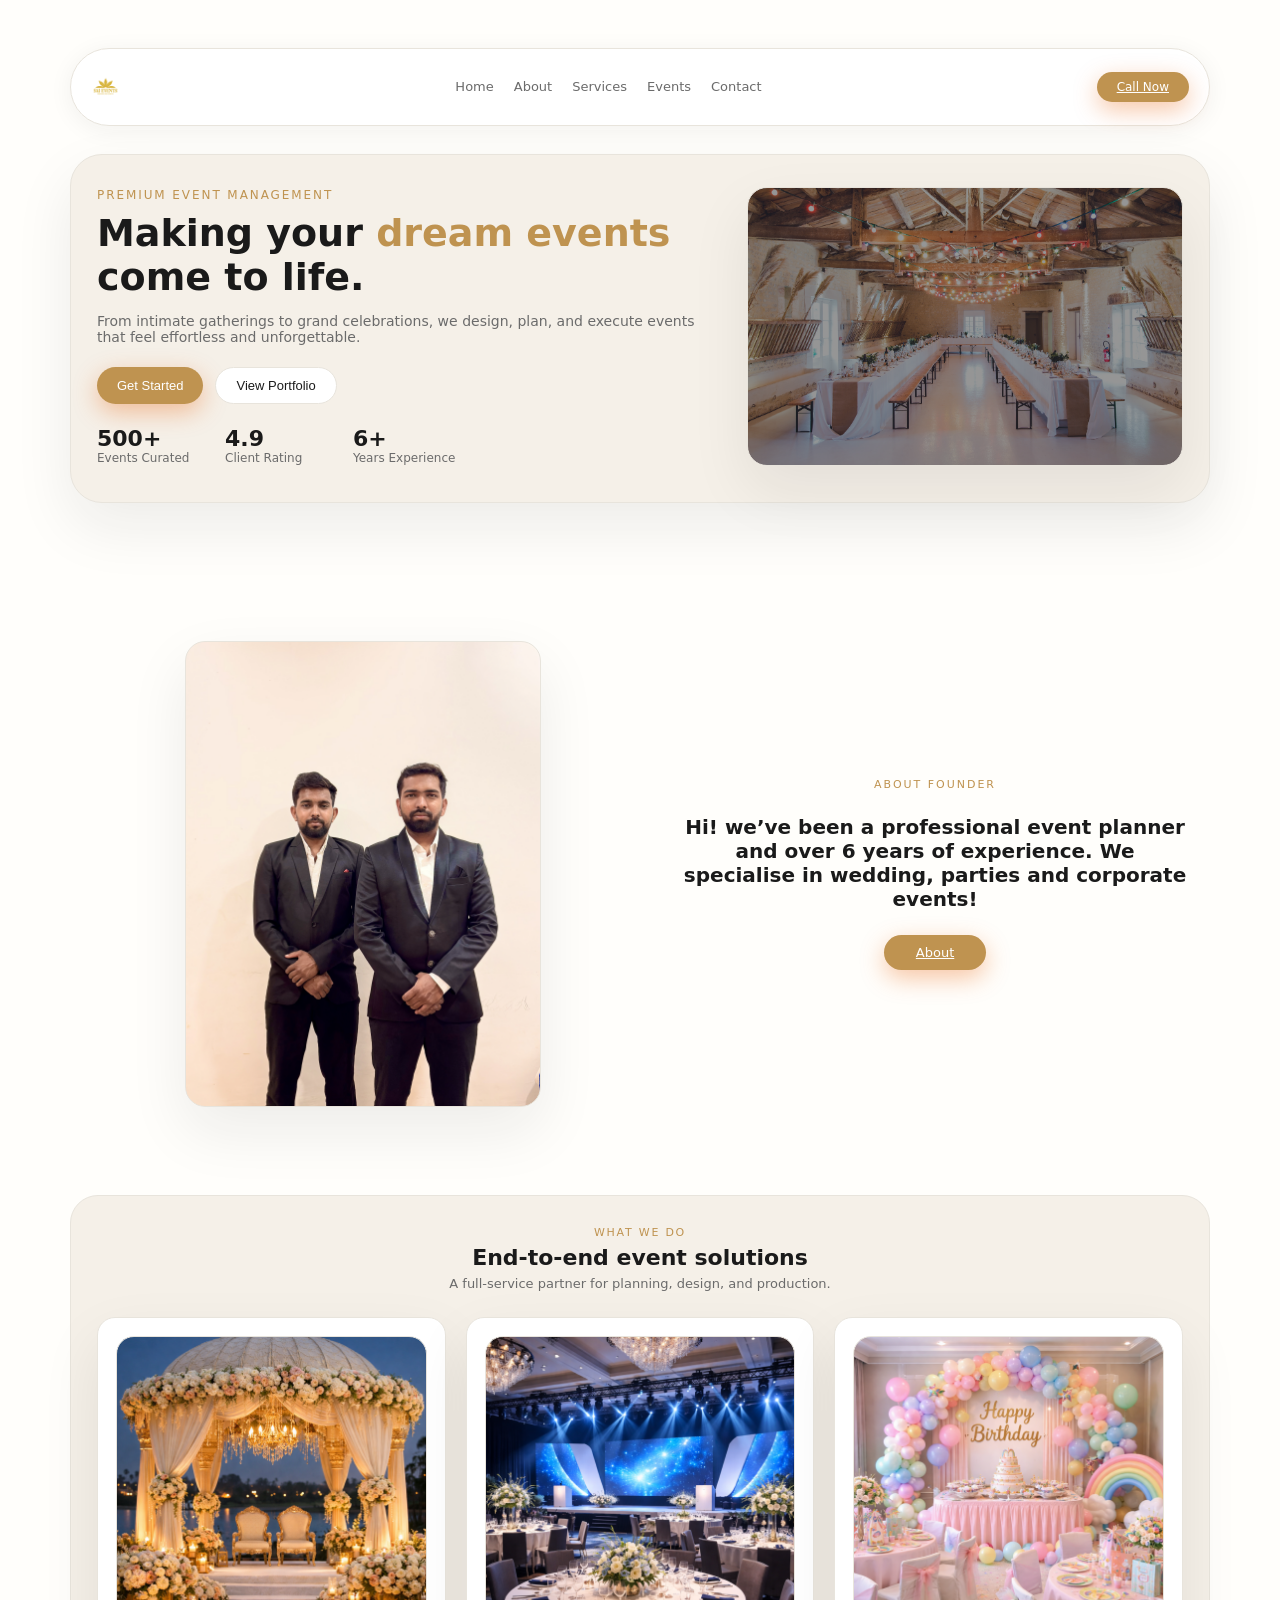
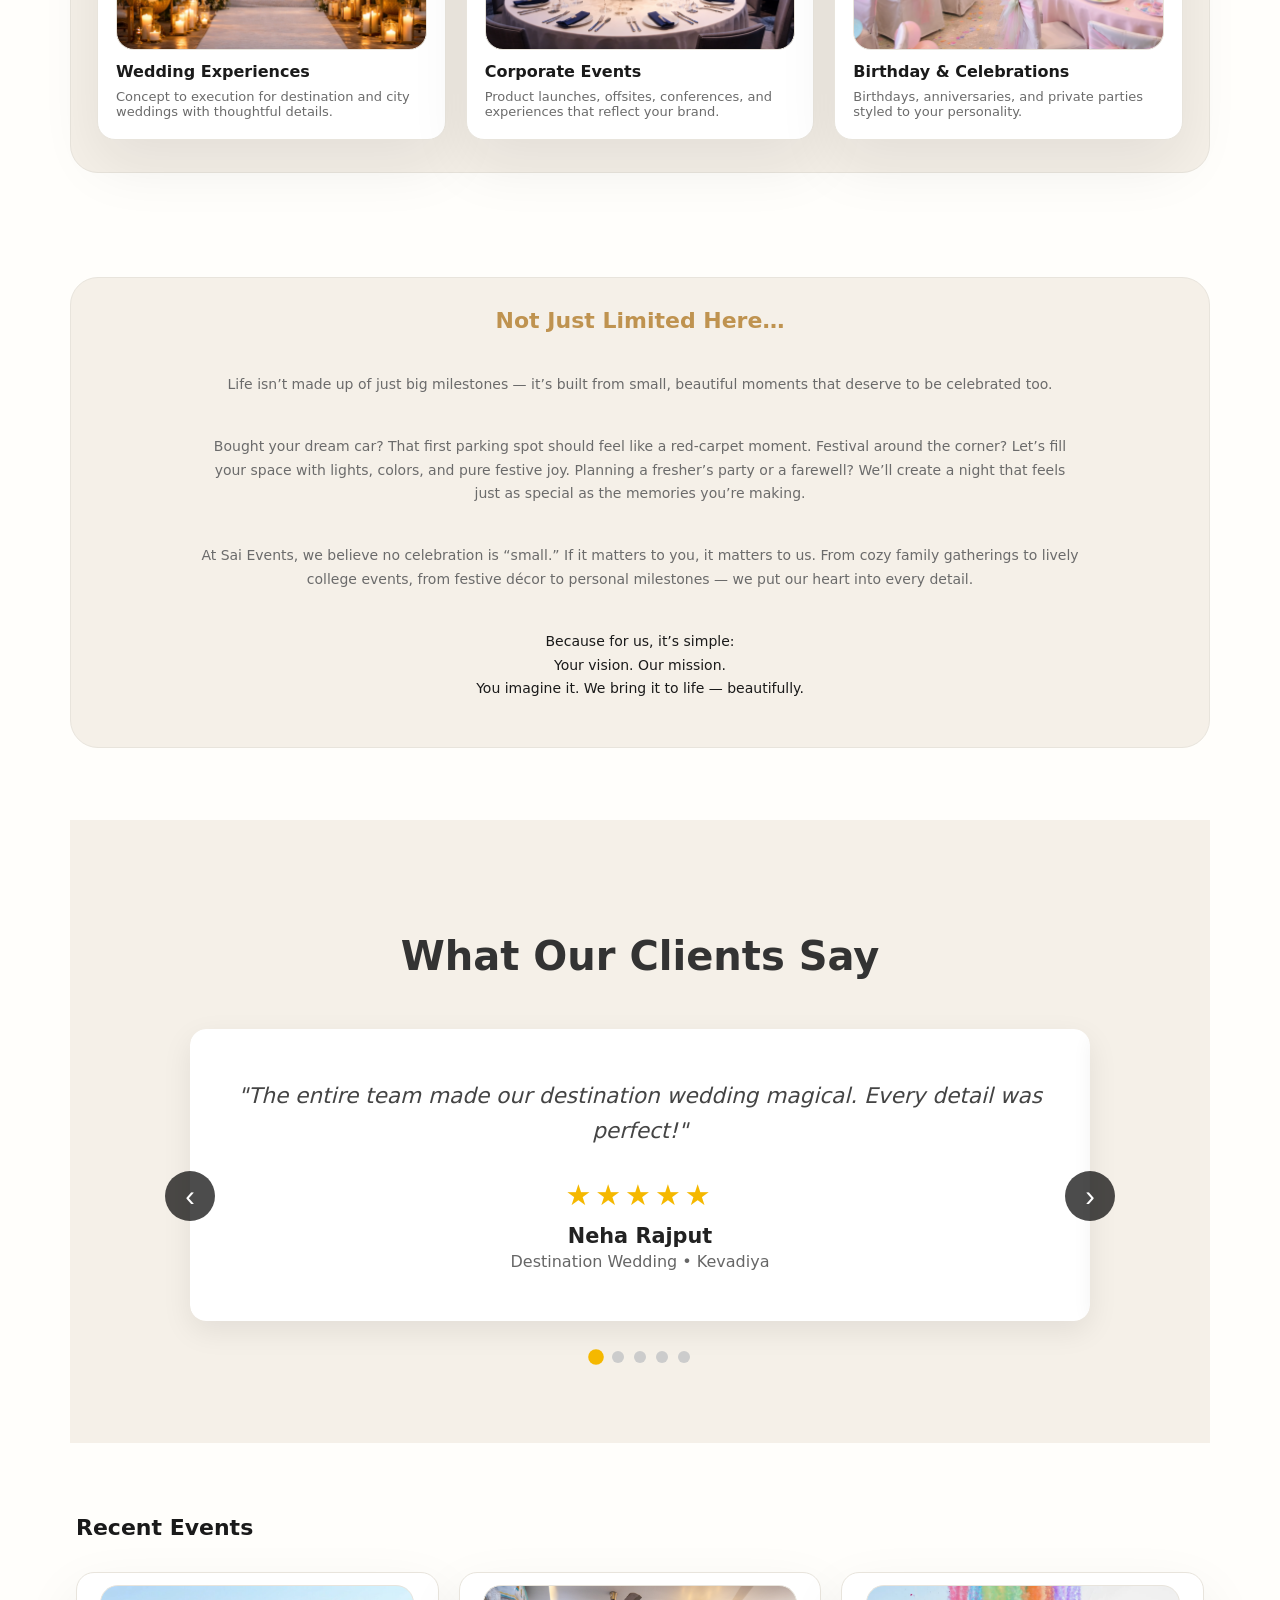
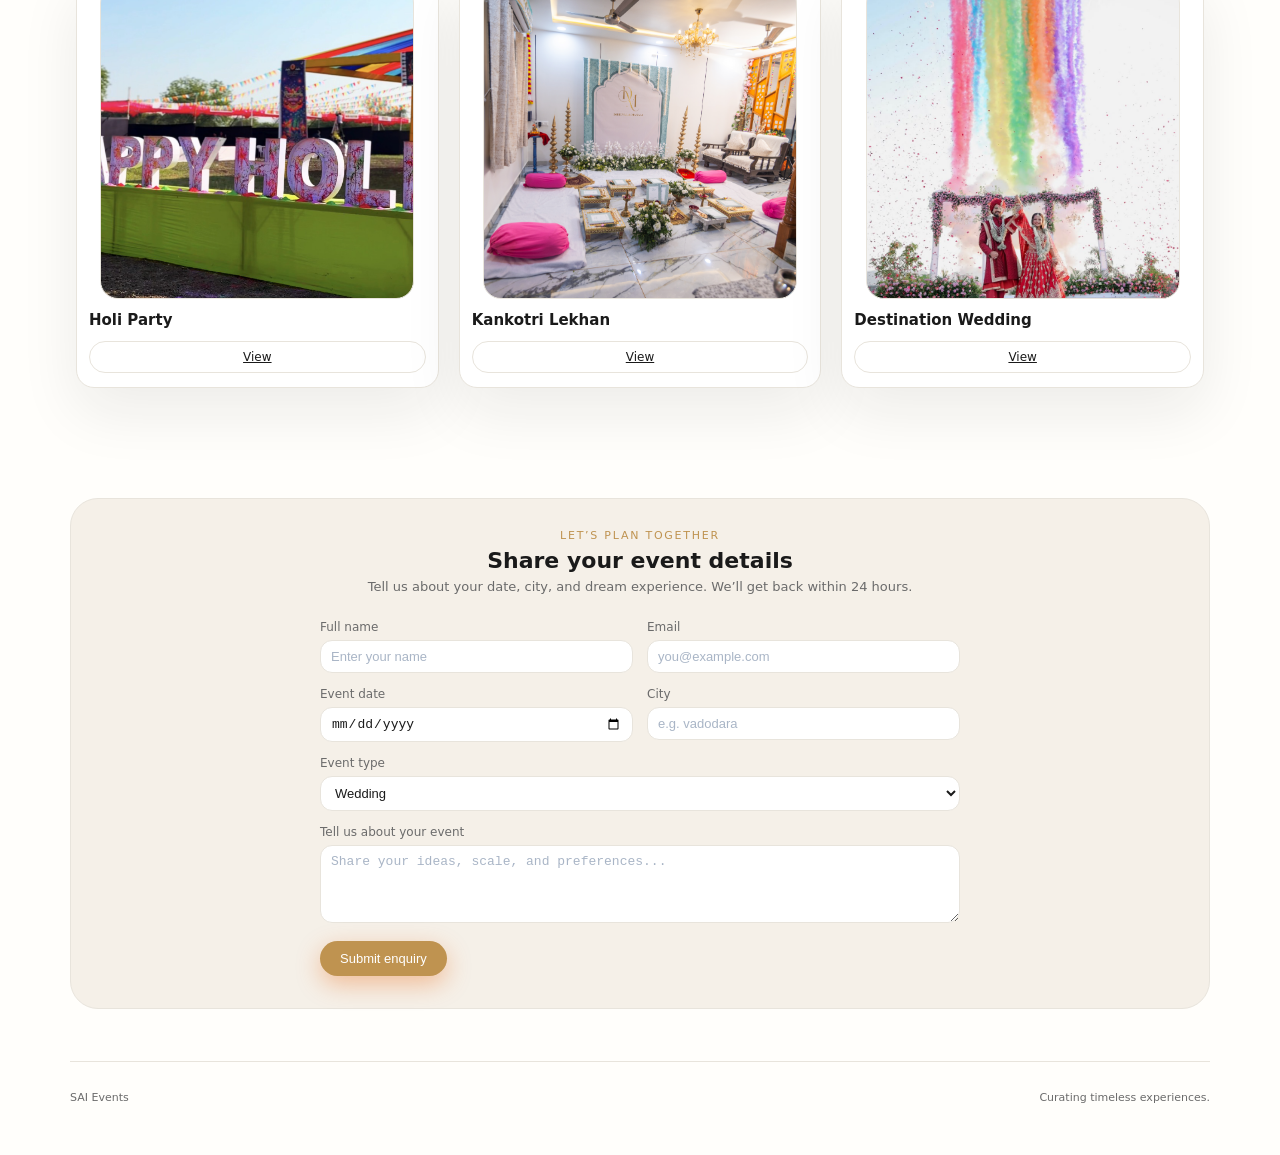
==== commit 11528fc7: "tittle transition" ====
--- a/index.html
+++ b/index.html
@@ -64,7 +64,7 @@
             </div>
             <div class="hero__stats">
               <div class="stat">
-                <div class="stat__value">200+</div>
+                <div class="stat__value">500+</div>
                 <div class="stat__label">Events Curated</div>
               </div>
               <div class="stat">
--- a/styles.css
+++ b/styles.css
@@ -64,6 +64,12 @@
   position: sticky;
   top: 12px;
   z-index: 10;
+  transition: all 0.28s ease;
+}
+
+.header:hover {
+  box-shadow: 0 6px 28px rgba(26, 26, 26, 0.1);
+  border-color: var(--accent-soft);
 }
 
 .holi-page {
@@ -98,7 +104,7 @@
   text-decoration: none;
   position: relative;
   padding-bottom: 2px;
-  transition: color 0.18s ease;
+  transition: color 0.28s ease;
 }
 
 .header__nav a::after {
@@ -109,7 +115,7 @@
   width: 0;
   height: 2px;
   background: var(--accent);
-  transition: width 0.18s ease;
+  transition: width 0.28s ease;
 }
 
 .header__nav a:hover {
@@ -150,6 +156,12 @@
   background: var(--bg-muted);
   border: 1px solid var(--border-subtle);
   box-shadow: var(--shadow-soft);
+  transition: all 0.35s ease;
+}
+
+.hero:hover {
+  border-color: var(--accent-soft);
+  box-shadow: 0 28px 64px rgba(26, 26, 26, 0.12);
 }
 
 @media (max-width: 900px) {
@@ -208,6 +220,7 @@
   align-items: center;
   justify-content: center;
   gap: 6px;
+  transition: all 0.3s ease;
 }
 
 .btn--primary {
@@ -216,12 +229,24 @@
   box-shadow: 0 8px 24px rgba(232, 93, 4, 0.35);
 }
 
+.btn--primary:hover {
+  transform: translateY(-2px);
+  box-shadow: 0 12px 32px rgba(232, 93, 4, 0.45);
+}
+
 .btn--ghost {
   color: var(--text);
   background: var(--bg-elevated);
   border: 1px solid var(--border-subtle);
 }
 
+.btn--ghost:hover {
+  border-color: var(--accent);
+  color: var(--accent);
+  transform: translateY(-2px);
+  box-shadow: 0 4px 12px rgba(191, 147, 80, 0.15);
+}
+
 .btn--small {
   padding-block: 8px;
   font-size: 12px;
@@ -240,6 +265,7 @@
 .stat__value {
   font-size: 22px;
   font-weight: 600;
+  transition: all 0.05s ease;
 }
 
 .stat__label {
@@ -263,6 +289,12 @@
   background-repeat: no-repeat;
   border: 1px solid var(--border-subtle);
   box-shadow: var(--shadow-soft);
+  transition: transform 0.4s ease, box-shadow 0.4s ease;
+}
+
+.hero:hover .hero__image {
+  transform: scale(1.02);
+  box-shadow: 0 28px 64px rgba(26, 26, 26, 0.15);
 }
 
 .hero__image--main {
@@ -339,6 +371,12 @@
   border-radius: 28px;
   padding: 30px 26px 32px;
   border: 1px solid var(--border-subtle);
+  transition: all 0.35s ease;
+}
+
+.section--muted:hover {
+  border-color: var(--accent-soft);
+  box-shadow: 0 8px 28px rgba(26, 26, 26, 0.08);
 }
 
 .section--copy {
@@ -441,6 +479,13 @@
   background: var(--bg-elevated);
   border: 1px solid var(--border-subtle);
   box-shadow: var(--shadow-soft);
+  transition: all 0.35s ease;
+}
+
+.card:hover {
+  transform: translateY(-6px);
+  box-shadow: 0 28px 72px rgba(26, 26, 26, 0.12);
+  border-color: var(--accent-soft);
 }
 
 .card--service h3 {
@@ -471,6 +516,12 @@
   background-position: center;
   background-repeat: no-repeat;
   border: 1px solid var(--border-subtle);
+  transition: transform 0.4s ease;
+}
+
+.card:hover .card__image,
+.card:hover .card__image--service {
+  transform: scale(1.05);
 }
 
 .card__image--wedding {
@@ -566,6 +617,12 @@
   background-repeat: no-repeat;
   border: 1px solid var(--border-subtle);
   box-shadow: var(--shadow-soft);
+  transition: transform 0.35s ease, box-shadow 0.35s ease;
+}
+
+.about__image--main:hover {
+  transform: translateY(-8px);
+  box-shadow: 0 32px 68px rgba(26, 26, 26, 0.15);
 }
 
 .section__content--founder {
@@ -602,6 +659,13 @@
   background: var(--bg-elevated);
   border: 1px solid var(--border-subtle);
   box-shadow: var(--shadow-soft);
+  transition: all 0.3s ease;
+}
+
+.about__card:hover {
+  transform: translateY(20%);
+  box-shadow: 0 12px 32px rgba(26, 26, 26, 0.15);
+  border-color: var(--accent-soft);
 }
 
 .about__card-label {
@@ -700,6 +764,7 @@
   color: var(--text);
   font-size: 13px;
   outline: none;
+  transition: all 0.28s ease;
 }
 
 .form__field input::placeholder,
@@ -711,7 +776,8 @@
 .form__field select:focus,
 .form__field textarea:focus {
   border-color: var(--accent);
-  box-shadow: 0 0 0 1px var(--accent-soft);
+  box-shadow: 0 0 0 3px var(--accent-soft), 0 0 0 1px var(--accent);
+  transform: translateY(-1px);
 }
 
 .form__submit {
@@ -735,6 +801,12 @@
   border-radius: 28px;
   overflow: hidden;
   border: 1px solid var(--border-subtle);
+  transition: all 0.35s ease;
+}
+
+.holi__hero:hover {
+  box-shadow: 0 28px 72px rgba(26, 26, 26, 0.12);
+  border-color: var(--accent-soft);
 }
 
 .holi__hero-image {
@@ -742,6 +814,11 @@
   background-image: url("assets/events-holi-26-200.png");
   background-size: cover;
   background-position: center;
+  transition: transform 0.5s ease;
+}
+
+.holi__hero:hover .holi__hero-image {
+  transform: scale(1.05);
 }
 
 .holi__intro {
@@ -777,6 +854,12 @@
   background-size: cover;
   background-position: center;
   border: 1px solid var(--border-subtle);
+  transition: transform 0.35s ease, box-shadow 0.35s ease;
+}
+
+.holi__intro:hover .holi__intro-image {
+  transform: translateY(-4px);
+  box-shadow: 0 24px 56px rgba(26, 26, 26, 0.12);
 }
 
 .holi__detail {
@@ -793,6 +876,12 @@
   background-size: cover;
   background-position: center;
   border: 1px solid var(--border-subtle);
+  transition: transform 0.35s ease, box-shadow 0.35s ease;
+}
+
+.holi__detail:hover .holi__detail-image {
+  transform: translateY(-4px);
+  box-shadow: 0 24px 56px rgba(26, 26, 26, 0.12);
 }
 
 .holi__detail-text {
@@ -813,13 +902,24 @@
   border-radius: 28px;
   overflow: hidden;
   border: 1px solid var(--border-subtle);
+  transition: all 0.35s ease;
+}
+
+.dw__hero:hover {
+  box-shadow: 0 28px 72px rgba(26, 26, 26, 0.12);
+  border-color: var(--accent-soft);
 }
 
 .dw__hero-image {
-  height: 320px;
+  height: 350px;
   background-image: url("assets/dw-37-249.png");
   background-size: cover;
   background-position: center;
+  transition: transform 0.5s ease;
+}
+
+.dw__hero:hover .dw__hero-image {
+  transform: scale(1.05);
 }
 
 .dw__intro {
@@ -831,6 +931,12 @@
   border-radius: 28px;
   padding: 28px 32px;
   border: 1px solid var(--border-subtle);
+  transition: all 0.35s ease;
+}
+
+.dw__intro:hover {
+  box-shadow: 0 28px 72px rgba(26, 26, 26, 0.12);
+  border-color: var(--accent-soft);
 }
 
 .dw__intro-image {
@@ -840,6 +946,12 @@
   background-size: cover;
   background-position: center;
   border: 1px solid var(--border-subtle);
+  transition: transform 0.35s ease, box-shadow 0.35s ease;
+}
+
+.dw__intro:hover .dw__intro-image {
+  transform: translateY(-4px);
+  box-shadow: 0 24px 56px rgba(26, 26, 26, 0.12);
 }
 
 .dw__intro-text {
@@ -873,6 +985,13 @@
   background: #ffffff;
   padding: 10px;
   border: 1px solid var(--border-subtle);
+  transition: all 0.3s ease;
+}
+
+.dw__gallery-item:hover {
+  box-shadow: 0 16px 48px rgba(26, 26, 26, 0.12);
+  border-color: var(--accent-soft);
+  transform: translateY(-3px);
 }
 
 .dw__gallery-item--large {
@@ -884,6 +1003,11 @@
   height: 260px;
   background-size: cover;
   background-position: center;
+  transition: transform 0.35s ease;
+}
+
+.dw__gallery-item:hover .dw__gallery-image {
+  transform: scale(1.03);
 }
 
 .dw__gallery-image--1 {
@@ -892,17 +1016,17 @@
 }
 
 .dw__gallery-image--2 {
-  height: 250px;
+  height: 350px;
   background-image: url("assets/dw-37-250.png");
 }
 
 .dw__gallery-image--3 {
-  height: 250px;
+  height: 350px;
   background-image: url("assets/dw-37-248.png");
 }
 
 .dw__gallery-image--4 {
-  height: 250px;
+  height: 350px;
   background-image: url("assets/events-destination-28-204.png");
 }
 
@@ -1056,6 +1180,12 @@
   border-radius: 28px;
   overflow: hidden;
   border: 1px solid var(--border-subtle);
+  transition: all 0.35s ease;
+}
+
+.kl__hero:hover {
+  box-shadow: 0 28px 72px rgba(26, 26, 26, 0.12);
+  border-color: var(--accent-soft);
 }
 
 .kl__hero-image {
@@ -1063,6 +1193,11 @@
   background-image: url("assets/events-kankotri-27-202.png");
   background-size: cover;
   background-position: center;
+  transition: transform 0.5s ease;
+}
+
+.kl__hero:hover .kl__hero-image {
+  transform: scale(1.05);
 }
 
 .kl__intro {
@@ -1098,6 +1233,12 @@
   background-size: cover;
   background-position: center;
   border: 1px solid var(--border-subtle);
+  transition: transform 0.35s ease, box-shadow 0.35s ease;
+}
+
+.kl__intro:hover .kl__intro-image {
+  transform: translateY(-4px);
+  box-shadow: 0 24px 56px rgba(26, 26, 26, 0.12);
 }
 
 .kl__detail {
@@ -1114,6 +1255,12 @@
   background-size: cover;
   background-position: center;
   border: 1px solid var(--border-subtle);
+  transition: transform 0.35s ease, box-shadow 0.35s ease;
+}
+
+.kl__detail:hover .kl__detail-image {
+  transform: translateY(-4px);
+  box-shadow: 0 24px 56px rgba(26, 26, 26, 0.12);
 }
 
 .kl__detail-text {
@@ -1221,6 +1368,12 @@
   box-shadow: 0 4px 20px rgba(0, 0, 0, 0.05);
   border-radius: 16px;
   text-align: center;
+  transition: all 0.3s ease;
+}
+
+.testimonial-card:hover {
+  transform: translateY(-4px);
+  box-shadow: 0 12px 32px rgba(0, 0, 0, 0.12);
 }
 
 .quote {
@@ -1270,7 +1423,7 @@
   align-items: center;
   justify-content: center;
   cursor: pointer;
-  transition: all 0.3s;
+  transition: all 0.25s ease;
   z-index: 10;
 }
 
@@ -1296,7 +1449,7 @@
   background: #ccc;
   border-radius: 50%;
   cursor: pointer;
-  transition: all 0.3s;
+  transition: all 0.3s ease;
 }
 
 .dot.active {
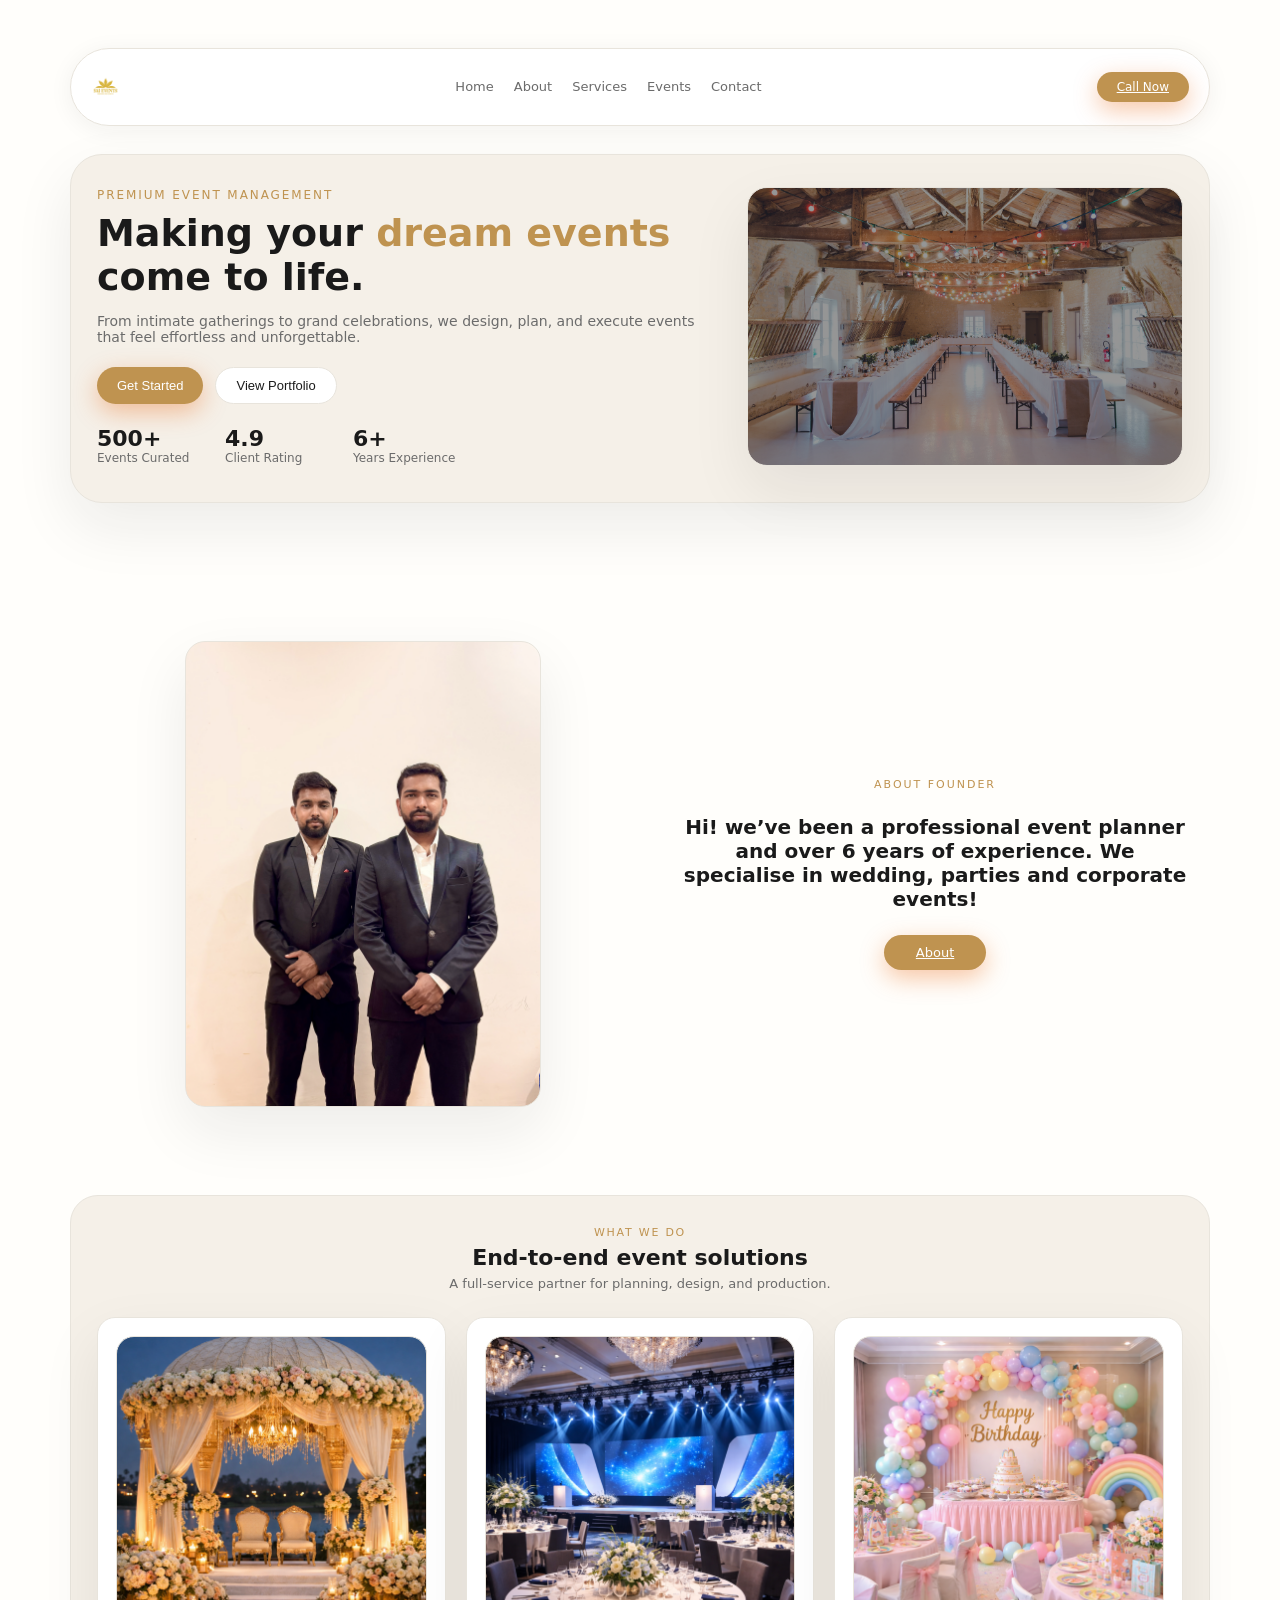
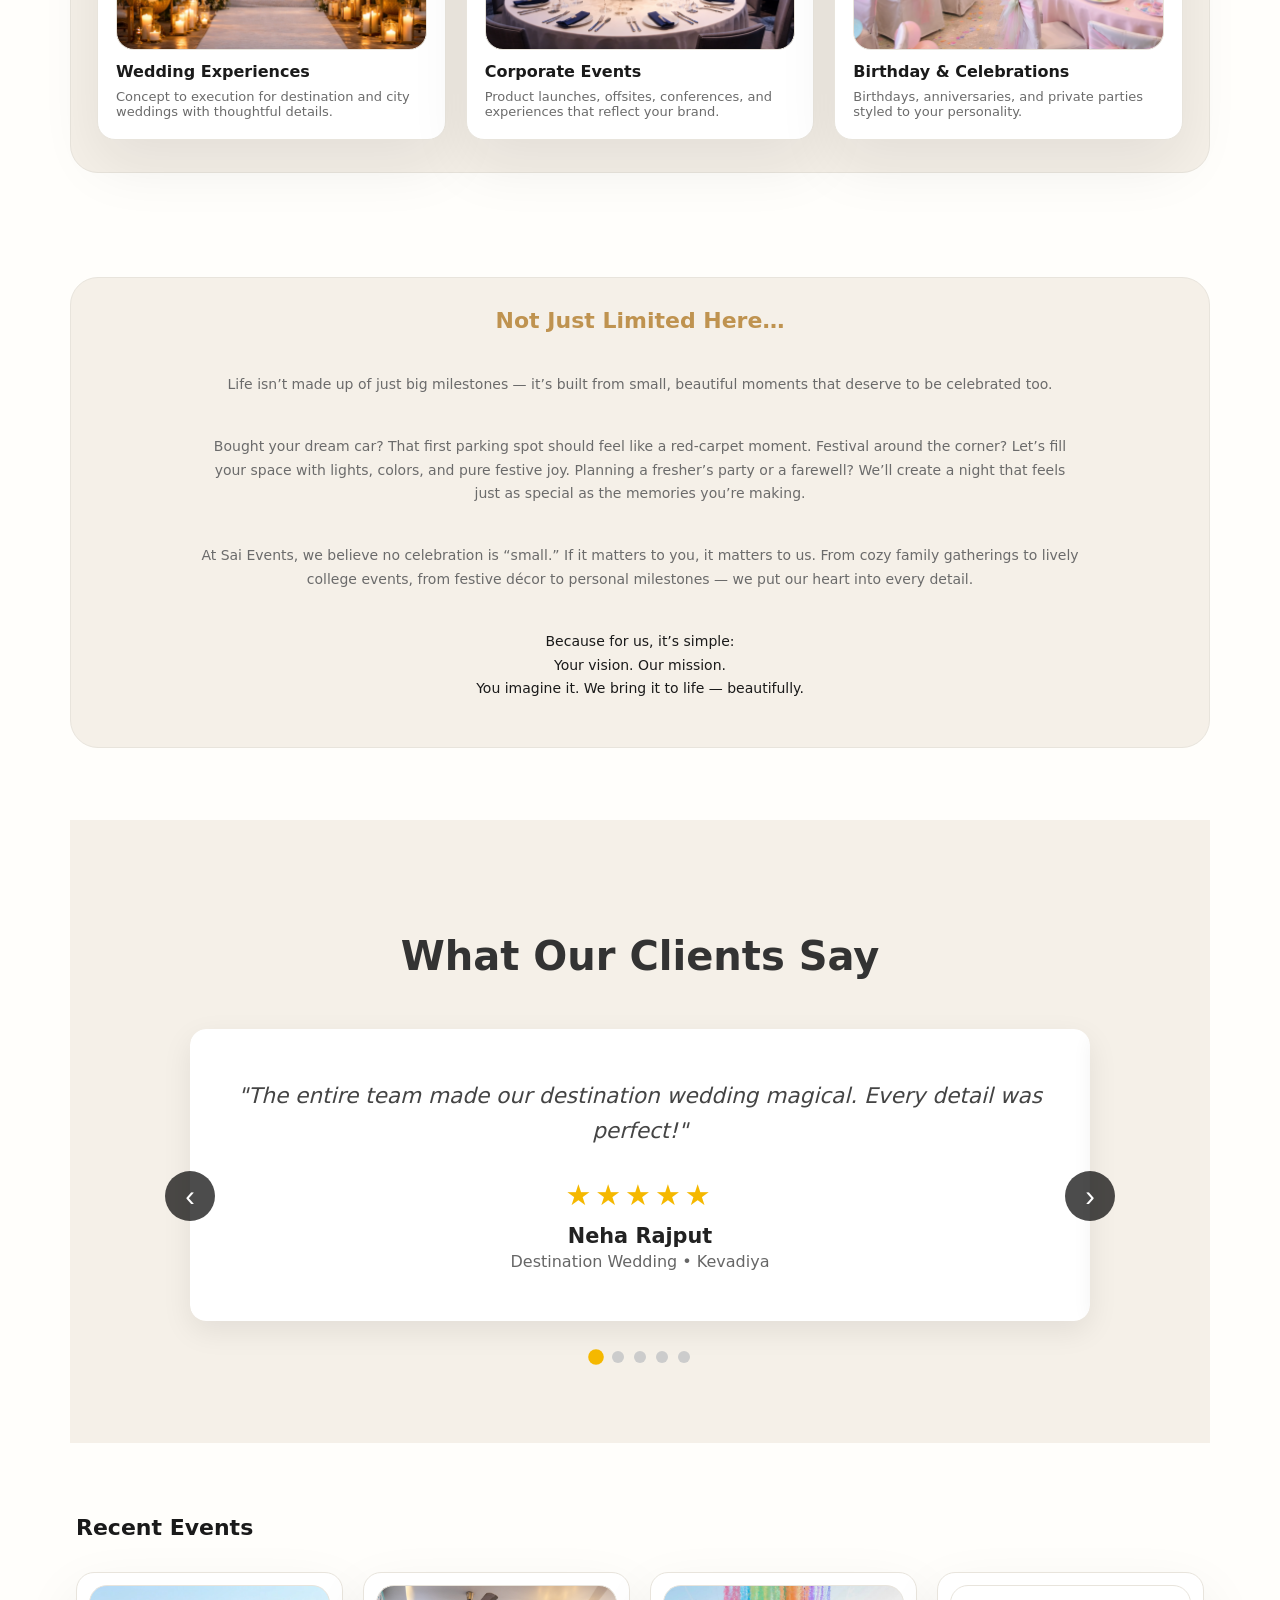
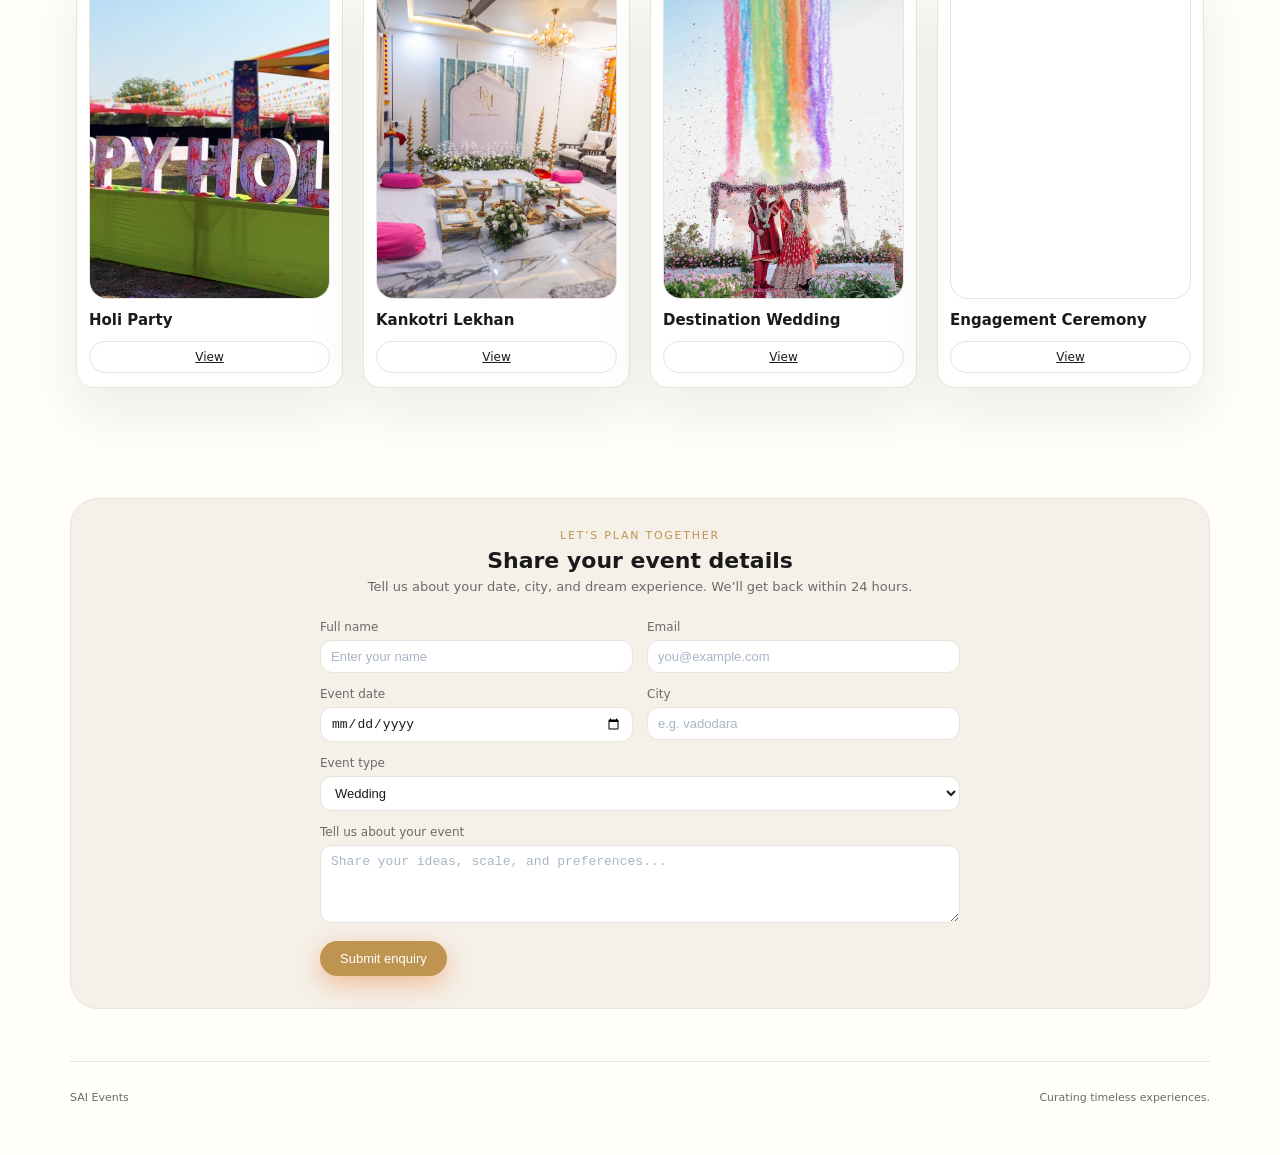
==== commit 318416c0: "new engagement section" ====
--- a/index.html
+++ b/index.html
@@ -273,6 +273,15 @@
                 </a>
               </div>
             </article>
+            <article class="card card--event">
+              <div class="card__image card__image--event-engagement"></div>
+              <div class="card__body">
+                <h3>Engagement Ceremony</h3>
+                <a href="engagement-ceremony.html" class="btn btn--ghost btn--small card__view">
+                  View
+                </a>
+              </div>
+            </article>
           </div>
         </section>
 
--- a/styles.css
+++ b/styles.css
@@ -456,7 +456,13 @@
 }
 
 .grid--events {
-  grid-template-columns: repeat(3, minmax(0, 1fr));
+  grid-template-columns: repeat(4, minmax(0, 1fr));
+}
+
+@media (max-width: 1024px) {
+  .grid--events {
+    grid-template-columns: repeat(3, minmax(0, 1fr));
+  }
 }
 
 @media (max-width: 960px) {
@@ -548,6 +554,10 @@
   background-image: url("assets/events-destination-28-204.png");
 }
 
+.card__image--event-engagement {
+  background-image: url("https://www.figma.com/api/mcp/asset/f051fdef-9194-4e19-919e-8ddd9c66dd59");
+}
+
 .card__body {
   display: flex;
   flex-direction: column;
@@ -1280,6 +1290,120 @@
     order: -1;
   }
 }
+
+/* Engagement Ceremony detail page */
+.ec {
+  display: flex;
+  flex-direction: column;
+  gap: 40px;
+  padding-top: 16px;
+}
+
+.ec__hero {
+  border-radius: 28px;
+  overflow: hidden;
+  border: 1px solid var(--border-subtle);
+  transition: all 0.35s ease;
+}
+
+.ec__hero:hover {
+  box-shadow: 0 28px 72px rgba(26, 26, 26, 0.12);
+  border-color: var(--accent-soft);
+}
+
+.ec__hero-image {
+  height: 380px;
+  background-image: url("https://www.figma.com/api/mcp/asset/f051fdef-9194-4e19-919e-8ddd9c66dd59");
+  background-size: cover;
+  background-position: center;
+  transition: transform 0.5s ease;
+}
+
+.ec__hero:hover .ec__hero-image {
+  transform: scale(1.05);
+}
+
+.ec__intro {
+  display: grid;
+  grid-template-columns: minmax(0, 1.2fr) minmax(0, 1fr);
+  gap: 40px;
+  align-items: center;
+}
+
+.ec__intro-text {
+  max-width: 720px;
+}
+
+.ec__eyebrow {
+  font-size: 13px;
+  text-transform: uppercase;
+  letter-spacing: 0.16em;
+  color: var(--accent);
+  margin: 0 0 10px;
+}
+
+.ec__title {
+  margin: 0;
+  font-size: 28px;
+  line-height: 1.3;
+  color: #9a5151;
+}
+
+.ec__intro-image {
+  height: 360px;
+  border-radius: 24px;
+  background-image: url("https://www.figma.com/api/mcp/asset/15769626-dfaf-48f2-84eb-c0ef8d272e66");
+  background-size: cover;
+  background-position: center;
+  border: 1px solid var(--border-subtle);
+  transition: transform 0.35s ease, box-shadow 0.35s ease;
+}
+
+.ec__intro:hover .ec__intro-image {
+  transform: translateY(-4px);
+  box-shadow: 0 24px 56px rgba(26, 26, 26, 0.12);
+}
+
+.ec__detail {
+  display: grid;
+  grid-template-columns: minmax(0, 1.05fr) minmax(0, 1fr);
+  gap: 32px;
+  align-items: center;
+}
+
+.ec__detail-image {
+  height: 380px;
+  border-radius: 24px;
+  background-image: url("https://www.figma.com/api/mcp/asset/5717e02e-36e0-4e1a-9d7f-ff8282d8c639");
+  background-size: cover;
+  background-position: center;
+  border: 1px solid var(--border-subtle);
+  transition: transform 0.35s ease, box-shadow 0.35s ease;
+}
+
+.ec__detail:hover .ec__detail-image {
+  transform: translateY(-4px);
+  box-shadow: 0 24px 56px rgba(26, 26, 26, 0.12);
+}
+
+.ec__detail-text {
+  font-size: 16px;
+  line-height: 1.7;
+  color: #9a5151;
+}
+
+@media (max-width: 900px) {
+  .ec__intro,
+  .ec__detail {
+    grid-template-columns: minmax(0, 1fr);
+  }
+
+  .ec__intro-image,
+  .ec__detail-image {
+    order: -1;
+  }
+}
+
 /* Hamburger icon style */
 .hamburger {
   display: none;                    /* hidden on desktop */
